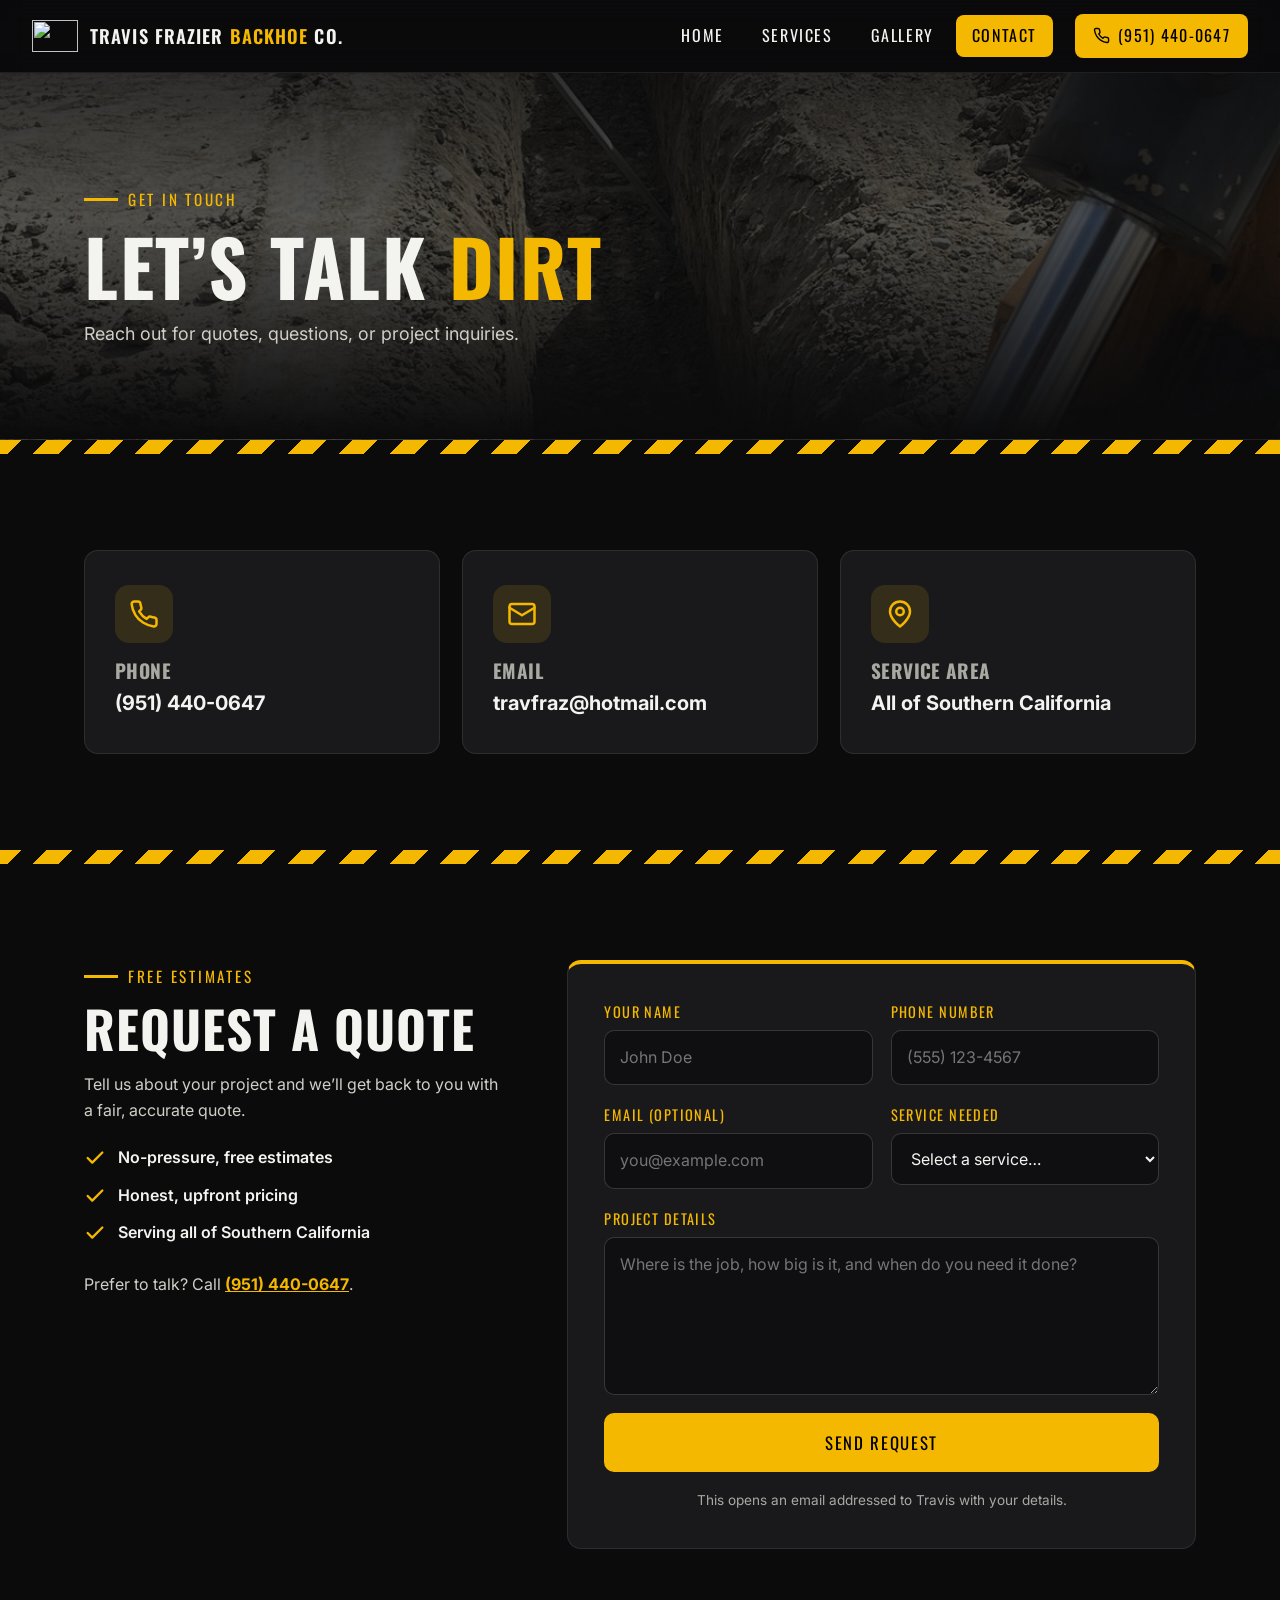
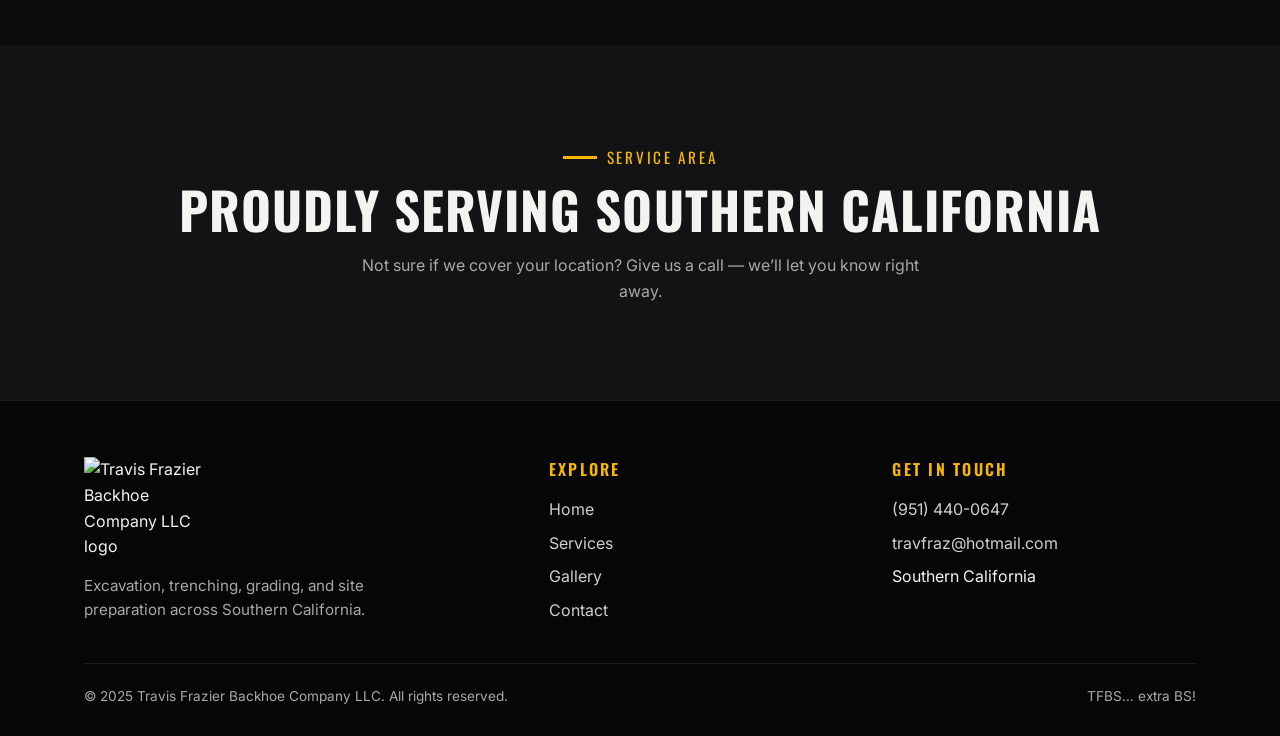
==== contact.html @ 4cb2326c "Redesign site: modern hero, services, process, gallery, owner sections - New black and safety-yellow" ====
<!DOCTYPE html>
<html lang="en">
<head>
    <meta charset="UTF-8">
    <meta name="viewport" content="width=device-width, initial-scale=1.0">
    <title>Contact Us | Travis Frazier Backhoe Company LLC</title>
    <meta name="description" content="Contact Travis Frazier Backhoe Company LLC for excavation, trenching, grading, and site preparation in Southern California.">
    <meta name="theme-color" content="#0b0b0c">
    <meta property="og:title" content="Contact Us | Travis Frazier Backhoe Company LLC">
    <meta property="og:description" content="Contact Travis Frazier Backhoe Company LLC for excavation, trenching, grading, and site preparation in Southern California.">
    <meta property="og:image" content="assets/img/backhoe-owner.jpg">
    <link rel="preconnect" href="https://fonts.googleapis.com">
    <link rel="preconnect" href="https://fonts.gstatic.com" crossorigin>
    <link href="https://fonts.googleapis.com/css2?family=Inter:wght@400;500;600;700&family=Oswald:wght@500;600;700&display=swap" rel="stylesheet">
    <link rel="stylesheet" href="assets/css/styles.css">
    <link rel="icon" type="image/png" href="assets/img/logo-transparent.png">
</head>
<body>
<svg width="0" height="0" style="position:absolute" aria-hidden="true"><defs>
<symbol id="i-phone" viewBox="0 0 24 24" fill="none" stroke="currentColor" stroke-width="2" stroke-linecap="round" stroke-linejoin="round"><path d="M22 16.92v3a2 2 0 0 1-2.18 2 19.79 19.79 0 0 1-8.63-3.07 19.5 19.5 0 0 1-6-6 19.79 19.79 0 0 1-3.07-8.67A2 2 0 0 1 4.11 2h3a2 2 0 0 1 2 1.72c.127.96.361 1.903.7 2.81a2 2 0 0 1-.45 2.11L8.09 9.91a16 16 0 0 0 6 6l1.27-1.27a2 2 0 0 1 2.11-.45c.907.339 1.85.573 2.81.7A2 2 0 0 1 22 16.92z"/></symbol>
<symbol id="i-mail" viewBox="0 0 24 24" fill="none" stroke="currentColor" stroke-width="2" stroke-linecap="round" stroke-linejoin="round"><rect x="2" y="4" width="20" height="16" rx="2"/><path d="m22 7-10 6L2 7"/></symbol>
<symbol id="i-pin" viewBox="0 0 24 24" fill="none" stroke="currentColor" stroke-width="2" stroke-linecap="round" stroke-linejoin="round"><path d="M20 10c0 6-8 12-8 12S4 16 4 10a8 8 0 0 1 16 0Z"/><circle cx="12" cy="10" r="3"/></symbol>
<symbol id="i-check" viewBox="0 0 24 24" fill="none" stroke="currentColor" stroke-width="2.5" stroke-linecap="round" stroke-linejoin="round"><path d="M20 6 9 17l-5-5"/></symbol>
<symbol id="i-shovel" viewBox="0 0 24 24" fill="none" stroke="currentColor" stroke-width="2" stroke-linecap="round" stroke-linejoin="round"><path d="M2 22v-5l5-5 5 5-5 5z"/><path d="M9.5 14.5 16 8"/><path d="m17 2 5 5-.5.5a3.53 3.53 0 0 1-5 0 3.53 3.53 0 0 1 0-5z"/></symbol>
<symbol id="i-ruler" viewBox="0 0 24 24" fill="none" stroke="currentColor" stroke-width="2" stroke-linecap="round" stroke-linejoin="round"><path d="M21.3 15.3a2.4 2.4 0 0 1 0 3.4l-2.6 2.6a2.4 2.4 0 0 1-3.4 0L2.7 8.7a2.4 2.4 0 0 1 0-3.4l2.6-2.6a2.4 2.4 0 0 1 3.4 0z"/><path d="m14.5 12.5 2-2M11.5 9.5l2-2M8.5 6.5l2-2M17.5 15.5l2-2"/></symbol>
<symbol id="i-layers" viewBox="0 0 24 24" fill="none" stroke="currentColor" stroke-width="2" stroke-linecap="round" stroke-linejoin="round"><path d="m12 2 10 5-10 5L2 7z"/><path d="m2 12 10 5 10-5"/><path d="m2 17 10 5 10-5"/></symbol>
<symbol id="i-cone" viewBox="0 0 24 24" fill="none" stroke="currentColor" stroke-width="2" stroke-linecap="round" stroke-linejoin="round"><rect x="2" y="6" width="20" height="8" rx="1"/><path d="M17 14v7M7 14v7M17 3v3M7 3v3M10 14 2.3 6.3M14 6l7.7 7.7M8 6l8 8"/></symbol>
<symbol id="i-hammer" viewBox="0 0 24 24" fill="none" stroke="currentColor" stroke-width="2" stroke-linecap="round" stroke-linejoin="round"><path d="m15 12-8.5 8.5a2.12 2.12 0 0 1-3-3L12 9"/><path d="M17.64 15 22 10.64"/><path d="m20.91 11.7-1.25-1.25c-.6-.6-.93-1.4-.93-2.25v-.86L16.01 4.6a5.56 5.56 0 0 0-3.94-1.64H9l.92.82A6.18 6.18 0 0 1 12 8.4v1.56l2 2h2.47l2.26 1.91"/></symbol>
<symbol id="i-truck" viewBox="0 0 24 24" fill="none" stroke="currentColor" stroke-width="2" stroke-linecap="round" stroke-linejoin="round"><path d="M14 18V6a2 2 0 0 0-2-2H4a2 2 0 0 0-2 2v11a1 1 0 0 0 1 1h2"/><path d="M15 18H9"/><path d="M19 18h2a1 1 0 0 0 1-1v-3.65a1 1 0 0 0-.22-.624l-3.48-4.35A1 1 0 0 0 17.52 8H14"/><circle cx="17" cy="18" r="2"/><circle cx="7" cy="18" r="2"/></symbol>
</defs></svg>
<header>
    <nav class="navbar" aria-label="Main">
        <a class="nav-left" href="index.html">
            <img src="assets/img/logo-transparent.png" class="nav-logo" alt="">
            <span class="nav-title">Travis Frazier <span>Backhoe</span> Co.</span>
        </a>
        <div class="nav-right">
            <ul class="nav-links">
                <li><a href="index.html">Home</a></li>
                <li><a href="services.html">Services</a></li>
                <li><a href="gallery.html">Gallery</a></li>
                <li><a class="active" href="contact.html">Contact</a></li>
            </ul>
            <a class="nav-call" href="tel:9514400647"><svg aria-hidden="true"><use href="#i-phone"/></svg> (951) 440-0647</a>
            <button class="hamburger" aria-label="Toggle menu" aria-expanded="false"><span></span><span></span><span></span></button>
        </div>
    </nav>
</header>
<section class="page-hero" style="--hero-img:url('../img/home2.jpg')">
    <div class="container">
        <div class="eyebrow">Get in touch</div>
        <h1>Let&rsquo;s talk <em>dirt</em></h1>
        <p>Reach out for quotes, questions, or project inquiries.</p>
    </div>
</section>
<div class="hazard"></div>

<section>
    <div class="container">
        <div class="contact-grid">
            <div class="contact-card reveal">
                <div class="service-icon"><svg aria-hidden="true"><use href="#i-phone"/></svg></div>
                <h3>Phone</h3>
                <a href="tel:9514400647">(951) 440-0647</a>
            </div>
            <div class="contact-card reveal" data-delay="1">
                <div class="service-icon"><svg aria-hidden="true"><use href="#i-mail"/></svg></div>
                <h3>Email</h3>
                <a href="mailto:travfraz@hotmail.com">travfraz@hotmail.com</a>
            </div>
            <div class="contact-card reveal" data-delay="2">
                <div class="service-icon"><svg aria-hidden="true"><use href="#i-pin"/></svg></div>
                <h3>Service area</h3>
                <p>All of Southern California</p>
            </div>
        </div>
    </div>
</section>
<div class="hazard"></div>

<section id="quote-form">
    <div class="container quote-wrap">
        <div class="quote-side reveal">
            <div class="eyebrow">Free estimates</div>
            <h2 class="section-title">Request a quote</h2>
            <p>Tell us about your project and we&rsquo;ll get back to you with a fair, accurate quote.</p>
            <ul>
                <li><svg aria-hidden="true"><use href="#i-check"/></svg> No-pressure, free estimates</li>
                <li><svg aria-hidden="true"><use href="#i-check"/></svg> Honest, upfront pricing</li>
                <li><svg aria-hidden="true"><use href="#i-check"/></svg> Serving all of Southern California</li>
            </ul>
            <p style="margin-top:26px">Prefer to talk? Call <a href="tel:9514400647" style="color:var(--yellow);font-weight:700">(951) 440-0647</a>.</p>
        </div>

        <form class="quote-form reveal" data-delay="1">
            <div class="form-row">
                <div class="form-group">
                    <label for="f-name">Your name</label>
                    <input id="f-name" name="name" type="text" placeholder="John Doe" autocomplete="name" required>
                </div>
                <div class="form-group">
                    <label for="f-phone">Phone number</label>
                    <input id="f-phone" name="phone" type="tel" placeholder="(555) 123-4567" autocomplete="tel" required>
                </div>
            </div>
            <div class="form-row">
                <div class="form-group">
                    <label for="f-email">Email (optional)</label>
                    <input id="f-email" name="email" type="email" placeholder="you@example.com" autocomplete="email">
                </div>
                <div class="form-group">
                    <label for="f-service">Service needed</label>
                    <select id="f-service" name="service" required>
                        <option value="">Select a service&hellip;</option>
                        <option>Excavation</option>
                        <option>Trenching</option>
                        <option>Grading</option>
                        <option>Site Preparation</option>
                        <option>Concrete Removal</option>
                        <option>Hauling</option>
                    </select>
                </div>
            </div>
            <div class="form-group">
                <label for="f-details">Project details</label>
                <textarea id="f-details" name="details" rows="5" placeholder="Where is the job, how big is it, and when do you need it done?"></textarea>
            </div>
            <button type="submit" class="btn btn-primary">Send request</button>
            <p class="form-success" role="status">Opening your email app with your request filled in &mdash; just hit send. Or call (951) 440-0647.</p>
            <p class="form-note">This opens an email addressed to Travis with your details.</p>
        </form>
    </div>
</section>


<section class="area">
    <div class="container reveal">
        <div class="eyebrow">Service area</div>
        <h2 class="section-title">Proudly serving Southern California</h2>
        <p class="area-note">Not sure if we cover your location? Give us a call &mdash; we&rsquo;ll let you know right away.</p>
    </div>
</section>

<footer>
    <div class="container">
        <div class="footer-grid">
            <div class="footer-brand">
                <img src="assets/img/logo-transparent.png" alt="Travis Frazier Backhoe Company LLC logo">
                <p>Excavation, trenching, grading, and site preparation across Southern California.</p>
            </div>
            <div>
                <h4>Explore</h4>
                <ul>
                    <li><a href="index.html">Home</a></li>
                    <li><a href="services.html">Services</a></li>
                    <li><a href="gallery.html">Gallery</a></li>
                    <li><a href="contact.html">Contact</a></li>
                </ul>
            </div>
            <div>
                <h4>Get in touch</h4>
                <ul>
                    <li><a href="tel:9514400647">(951) 440-0647</a></li>
                    <li><a href="mailto:travfraz@hotmail.com">travfraz@hotmail.com</a></li>
                    <li>Southern California</li>
                </ul>
            </div>
        </div>
        <div class="footer-bottom">
            <span>&copy; 2025 Travis Frazier Backhoe Company LLC. All rights reserved.</span>
            <span>TFBS&hellip; extra BS!</span>
        </div>
    </div>
</footer>

<div class="call-bar">
    <a href="tel:9514400647"><svg aria-hidden="true"><use href="#i-phone"/></svg> Call</a>
    <a href="contact.html#quote-form">Free Quote</a>
</div>

<script src="assets/js/main.js"></script>
</body>
</html>
---- assets/css/styles.css ----
/* =========================================================
   Travis Frazier Backhoe Company LLC
   Black + safety yellow. Oswald for headings, Inter for text.
   ========================================================= */

:root {
    --yellow: #f5b800;
    --yellow-soft: #ffd24a;
    --black: #0b0b0c;
    --ink: #131315;
    --panel: #19191c;
    --line: rgba(255, 255, 255, 0.09);
    --text: #f3f3f0;
    --muted: #a9a9a2;
    --radius: 14px;
    --display: 'Oswald', 'Arial Narrow', Impact, sans-serif;
    --body: 'Inter', system-ui, -apple-system, 'Segoe UI', Arial, sans-serif;
}

*, *::before, *::after { margin: 0; padding: 0; box-sizing: border-box; }

html { scroll-behavior: smooth; scroll-padding-top: 80px; }

body {
    font-family: var(--body);
    background: var(--black);
    color: var(--text);
    line-height: 1.6;
    -webkit-font-smoothing: antialiased;
}

img { max-width: 100%; display: block; }
a { color: inherit; }

.container { max-width: 1160px; margin: 0 auto; padding: 0 24px; }

/* ---------- Typography ---------- */
h1, h2, h3 {
    font-family: var(--display);
    text-transform: uppercase;
    letter-spacing: 0.02em;
    line-height: 1.05;
    font-weight: 700;
}

.eyebrow {
    display: inline-flex;
    align-items: center;
    gap: 10px;
    font-family: var(--display);
    font-size: 0.95rem;
    letter-spacing: 0.18em;
    text-transform: uppercase;
    color: var(--yellow);
    margin-bottom: 14px;
}
.eyebrow::before {
    content: "";
    width: 34px;
    height: 3px;
    background: var(--yellow);
}

.section-title { font-size: clamp(2rem, 4.5vw, 3.2rem); margin-bottom: 16px; }
.section-lead { color: var(--muted); max-width: 620px; font-size: 1.08rem; }
.section-head { margin-bottom: 48px; }
.section-head.center { text-align: center; }
.section-head.center .section-lead { margin: 0 auto; }
.section-head.center .eyebrow { justify-content: center; }

section { padding: 96px 0; }

/* ---------- Buttons ---------- */
.btn {
    display: inline-flex;
    align-items: center;
    justify-content: center;
    gap: 10px;
    padding: 15px 30px;
    font-family: var(--display);
    font-size: 1.05rem;
    letter-spacing: 0.1em;
    text-transform: uppercase;
    text-decoration: none;
    border: 2px solid var(--yellow);
    border-radius: 10px;
    cursor: pointer;
    transition: transform 0.2s ease, background 0.2s ease, color 0.2s ease, box-shadow 0.2s ease;
}
.btn-primary { background: var(--yellow); color: #000; }
.btn-primary:hover { background: var(--yellow-soft); transform: translateY(-2px); box-shadow: 0 10px 28px rgba(245, 184, 0, 0.3); }
.btn-ghost { background: transparent; color: var(--text); border-color: rgba(255, 255, 255, 0.35); }
.btn-ghost:hover { border-color: var(--yellow); color: var(--yellow); transform: translateY(-2px); }
.btn svg { width: 20px; height: 20px; }

/* ---------- Hazard stripe ---------- */
.hazard {
    height: 14px;
    background: repeating-linear-gradient(-45deg, var(--yellow) 0 18px, #0b0b0c 18px 36px);
}

/* ---------- Navbar ---------- */
.navbar {
    position: sticky;
    top: 0;
    z-index: 1000;
    display: flex;
    align-items: center;
    justify-content: space-between;
    padding: 14px 32px;
    background: rgba(11, 11, 12, 0.72);
    backdrop-filter: blur(14px);
    -webkit-backdrop-filter: blur(14px);
    border-bottom: 1px solid var(--line);
    transition: background 0.3s ease, padding 0.3s ease;
}
.navbar.scrolled { background: rgba(11, 11, 12, 0.94); padding-top: 10px; padding-bottom: 10px; }

.nav-left { display: flex; align-items: center; gap: 12px; text-decoration: none; }
.nav-logo { width: 46px; height: 32px; object-fit: contain; }
.nav-title {
    font-family: var(--display);
    font-size: 1.15rem;
    font-weight: 600;
    letter-spacing: 0.06em;
    text-transform: uppercase;
}
.nav-title span { color: var(--yellow); }

.nav-right { display: flex; align-items: center; gap: 22px; }
.nav-links { display: flex; gap: 6px; list-style: none; }
.nav-links a {
    display: block;
    padding: 8px 16px;
    font-family: var(--display);
    font-size: 1rem;
    letter-spacing: 0.1em;
    text-transform: uppercase;
    text-decoration: none;
    color: var(--text);
    border-radius: 8px;
    transition: color 0.2s ease, background 0.2s ease;
}
.nav-links a:hover { color: var(--yellow); }
.nav-links a.active { color: #000; background: var(--yellow); }

.nav-call {
    display: inline-flex;
    align-items: center;
    gap: 8px;
    padding: 9px 18px;
    background: var(--yellow);
    color: #000;
    font-family: var(--display);
    letter-spacing: 0.08em;
    text-decoration: none;
    border-radius: 8px;
    transition: background 0.2s ease;
}
.nav-call:hover { background: var(--yellow-soft); }
.nav-call svg { width: 17px; height: 17px; }

.hamburger {
    display: none;
    flex-direction: column;
    gap: 5px;
    padding: 8px;
    background: none;
    border: 0;
    cursor: pointer;
}
.hamburger span { width: 26px; height: 3px; background: var(--yellow); border-radius: 2px; transition: transform 0.3s ease, opacity 0.3s ease; }
.hamburger.open span:nth-child(1) { transform: translateY(8px) rotate(45deg); }
.hamburger.open span:nth-child(2) { opacity: 0; }
.hamburger.open span:nth-child(3) { transform: translateY(-8px) rotate(-45deg); }

@media (max-width: 900px) {
    .navbar { padding: 12px 18px; }
    .nav-call { display: none; }
    .hamburger { display: flex; }
    .nav-links {
        position: absolute;
        top: 100%;
        left: 0;
        right: 0;
        flex-direction: column;
        gap: 0;
        padding: 10px 18px 22px;
        background: rgba(11, 11, 12, 0.98);
        border-bottom: 1px solid var(--line);
        display: none;
    }
    .nav-links.open { display: flex; }
    .nav-links a { padding: 14px 8px; font-size: 1.2rem; border-radius: 0; border-bottom: 1px solid var(--line); background: none; }
    .nav-links a.active { background: none; color: var(--yellow); }
}
@media (max-width: 480px) { .nav-title { font-size: 0.95rem; } }

/* ---------- Hero (home) ---------- */
.hero {
    position: relative;
    min-height: calc(100vh - 62px);
    min-height: calc(100svh - 62px);
    display: flex;
    align-items: center;
    padding: 80px 0;
    background:
        linear-gradient(90deg, rgba(11, 11, 12, 0.92) 0%, rgba(11, 11, 12, 0.62) 55%, rgba(11, 11, 12, 0.25) 100%),
        linear-gradient(0deg, rgba(11, 11, 12, 0.95) 0%, rgba(11, 11, 12, 0) 35%),
        url('../img/backhoe-owner.jpg') center right / cover no-repeat;
}
.hero-content { max-width: 900px; }
.hero h1 { font-size: clamp(3rem, 8vw, 6.2rem); margin-bottom: 22px; }
.hero h1 em { font-style: normal; color: var(--yellow); }
.hero p.lead { font-size: clamp(1.05rem, 2vw, 1.3rem); color: #d6d6d0; max-width: 560px; margin-bottom: 36px; }
.hero-actions { display: flex; flex-wrap: wrap; gap: 14px; }
.hero-tag {
    margin-top: 44px;
    font-family: var(--display);
    letter-spacing: 0.14em;
    text-transform: uppercase;
    font-size: 0.9rem;
    color: var(--muted);
}
.hero-tag b { color: var(--yellow); font-weight: 600; }

/* ---------- Page hero (inner pages) ---------- */
.page-hero {
    position: relative;
    padding: 110px 0 90px;
    background:
        linear-gradient(0deg, rgba(11, 11, 12, 1) 0%, rgba(11, 11, 12, 0.7) 60%, rgba(11, 11, 12, 0.85) 100%),
        var(--hero-img, none) center / cover no-repeat;
    border-bottom: 1px solid var(--line);
}
.page-hero h1 { font-size: clamp(2.6rem, 6.5vw, 4.8rem); margin-bottom: 14px; }
.page-hero h1 em { font-style: normal; color: var(--yellow); }
.page-hero p { color: #cfcfc8; max-width: 600px; font-size: 1.12rem; }

/* ---------- Stats strip ---------- */
.stats { padding: 0; background: var(--yellow); color: #000; }
.stats-grid { display: grid; grid-template-columns: repeat(4, 1fr); }
.stat { padding: 30px 20px; text-align: center; border-right: 2px solid rgba(0, 0, 0, 0.14); }
.stat:last-child { border-right: 0; }
.stat strong { display: block; font-family: var(--display); font-size: clamp(1.7rem, 3.6vw, 2.5rem); line-height: 1; text-transform: uppercase; }
.stat span { font-size: 0.9rem; font-weight: 600; letter-spacing: 0.04em; }
@media (max-width: 700px) {
    .stats-grid { grid-template-columns: repeat(2, 1fr); }
    .stat:nth-child(2) { border-right: 0; }
    .stat:nth-child(-n+2) { border-bottom: 2px solid rgba(0, 0, 0, 0.14); }
}

/* ---------- Services ---------- */
.services { background: var(--ink); }
.service-grid { display: grid; grid-template-columns: repeat(3, 1fr); gap: 22px; }
.service-card {
    position: relative;
    overflow: hidden;
    padding: 34px 30px 32px;
    background: var(--panel);
    border: 1px solid var(--line);
    border-radius: var(--radius);
    transition: transform 0.3s ease, border-color 0.3s ease, background 0.3s ease;
}
.service-card::after {
    content: "";
    position: absolute;
    left: 0; bottom: 0;
    height: 4px; width: 0;
    background: var(--yellow);
    transition: width 0.4s ease;
}
.service-card:hover { transform: translateY(-6px); border-color: rgba(245, 184, 0, 0.5); background: #1e1e22; }
.service-card:hover::after { width: 100%; }
.service-num {
    position: absolute;
    top: 18px; right: 24px;
    font-family: var(--display);
    font-size: 3.2rem;
    line-height: 1;
    color: rgba(255, 255, 255, 0.05);
}
.service-icon {
    width: 58px; height: 58px;
    display: grid; place-items: center;
    margin-bottom: 22px;
    border-radius: 14px;
    background: rgba(245, 184, 0, 0.12);
    color: var(--yellow);
}
.service-icon svg { width: 30px; height: 30px; }
.service-card h3 { font-size: 1.55rem; margin-bottom: 10px; }
.service-card p { color: var(--muted); font-size: 0.98rem; }
.services-cta { margin-top: 44px; text-align: center; }

@media (max-width: 980px) { .service-grid { grid-template-columns: repeat(2, 1fr); } }
@media (max-width: 620px) { .service-grid { grid-template-columns: 1fr; } }

/* ---------- Process ---------- */
.steps { display: grid; grid-template-columns: repeat(3, 1fr); gap: 30px; counter-reset: step; }
.step { position: relative; padding-top: 74px; }
.step::before {
    counter-increment: step;
    content: "0" counter(step);
    position: absolute;
    top: 0; left: 0;
    font-family: var(--display);
    font-size: 4.4rem;
    line-height: 1;
    color: transparent;
    -webkit-text-stroke: 2px var(--yellow);
}
.step h3 { font-size: 1.5rem; margin-bottom: 8px; }
.step p { color: var(--muted); }
@media (max-width: 760px) { .steps { grid-template-columns: 1fr; gap: 36px; } }

/* ---------- Gallery ---------- */
.work { background: var(--ink); }
.mosaic { display: grid; grid-template-columns: 1.4fr 1fr 1fr; gap: 16px; }
.shot {
    position: relative;
    overflow: hidden;
    border-radius: var(--radius);
    border: 1px solid var(--line);
    cursor: zoom-in;
    min-height: 340px;
    background: var(--panel);
}
.shot img { width: 100%; height: 100%; object-fit: cover; transition: transform 0.6s ease; }
.shot:hover img { transform: scale(1.06); }
.shot figcaption {
    position: absolute;
    left: 0; right: 0; bottom: 0;
    padding: 46px 20px 18px;
    background: linear-gradient(0deg, rgba(0, 0, 0, 0.88), transparent);
    font-family: var(--display);
    letter-spacing: 0.08em;
    text-transform: uppercase;
}
.shot figcaption small { display: block; font-family: var(--body); text-transform: none; letter-spacing: 0; color: var(--muted); font-size: 0.85rem; }
.mosaic .shot:first-child { grid-row: span 1; }
@media (max-width: 860px) { .mosaic { grid-template-columns: 1fr 1fr; } .mosaic .shot:first-child { grid-column: span 2; } }
@media (max-width: 520px) { .mosaic { grid-template-columns: 1fr; } .mosaic .shot:first-child { grid-column: auto; } .shot { min-height: 280px; } }

/* Full gallery page */
.gallery-wall { columns: 3 320px; column-gap: 16px; }
.gallery-wall .shot { display: block; margin: 0 0 16px; break-inside: avoid; min-height: 0; }
.gallery-wall .shot img { height: auto; }

/* ---------- Owner ---------- */
.owner-grid { display: grid; grid-template-columns: 0.9fr 1.1fr; gap: 70px; align-items: center; }
.owner-photo { position: relative; max-width: 440px; }
.owner-photo::before {
    content: "";
    position: absolute;
    inset: 22px -22px -22px 22px;
    border: 3px solid var(--yellow);
    border-radius: var(--radius);
}
.owner-photo img { position: relative; width: 100%; aspect-ratio: 4 / 5; object-fit: cover; object-position: center 70%; border-radius: var(--radius); }
.owner-info p { color: #cfcfc8; margin-bottom: 16px; }
.owner-sig { margin-top: 24px; font-family: var(--display); font-size: 1.5rem; letter-spacing: 0.06em; text-transform: uppercase; }
.owner-sig small { display: block; font-size: 0.85rem; color: var(--yellow); letter-spacing: 0.16em; }
@media (max-width: 860px) {
    .owner-grid { grid-template-columns: 1fr; gap: 56px; }
    .owner-photo { margin: 0 auto 0 0; width: calc(100% - 22px); }
}

/* ---------- Why us ---------- */
.why-grid { display: grid; grid-template-columns: repeat(3, 1fr); gap: 18px; }
.why-item {
    display: flex;
    align-items: center;
    gap: 14px;
    padding: 20px 22px;
    background: var(--panel);
    border: 1px solid var(--line);
    border-radius: 12px;
    font-weight: 600;
}
.why-item svg { flex: none; width: 26px; height: 26px; color: var(--yellow); }
@media (max-width: 900px) { .why-grid { grid-template-columns: repeat(2, 1fr); } }
@media (max-width: 560px) { .why-grid { grid-template-columns: 1fr; } }

/* ---------- Final CTA ---------- */
.final-cta {
    position: relative;
    text-align: center;
    background:
        linear-gradient(0deg, rgba(11, 11, 12, 0.88), rgba(11, 11, 12, 0.88)),
        url('../img/home3.jpg') center / cover no-repeat;
}
.final-cta h2 { font-size: clamp(2.2rem, 6vw, 4.2rem); margin-bottom: 14px; }
.final-cta h2 em { font-style: normal; color: var(--yellow); }
.final-cta p { color: #cfcfc8; margin: 0 auto 34px; max-width: 520px; font-size: 1.1rem; }
.final-cta .hero-actions { justify-content: center; }

/* ---------- Contact ---------- */
.contact-grid { display: grid; grid-template-columns: repeat(3, 1fr); gap: 22px; }
.contact-card {
    padding: 34px 30px;
    background: var(--panel);
    border: 1px solid var(--line);
    border-radius: var(--radius);
    transition: border-color 0.3s ease, transform 0.3s ease;
}
.contact-card:hover { border-color: rgba(245, 184, 0, 0.5); transform: translateY(-4px); }
.contact-card .service-icon { margin-bottom: 18px; }
.contact-card h3 { font-size: 1.2rem; color: var(--muted); margin-bottom: 6px; }
.contact-card p, .contact-card a { font-size: 1.25rem; font-weight: 700; text-decoration: none; overflow-wrap: anywhere; }
.contact-card a:hover { color: var(--yellow); }
@media (max-width: 860px) { .contact-grid { grid-template-columns: 1fr; } }

.area { background: var(--ink); text-align: center; }
.area-note { color: var(--muted); max-width: 560px; margin: 0 auto; }

/* ---------- Quote form ---------- */
.quote-wrap { display: grid; grid-template-columns: 0.8fr 1.2fr; gap: 64px; align-items: start; }
.quote-side p { color: #cfcfc8; margin-bottom: 14px; }
.quote-side ul { list-style: none; margin-top: 22px; display: grid; gap: 12px; }
.quote-side li { display: flex; gap: 12px; align-items: center; font-weight: 600; }
.quote-side li svg { width: 22px; height: 22px; color: var(--yellow); flex: none; }

.quote-form {
    display: grid;
    gap: 18px;
    padding: 36px;
    background: var(--panel);
    border: 1px solid var(--line);
    border-top: 4px solid var(--yellow);
    border-radius: var(--radius);
}
.form-row { display: grid; grid-template-columns: 1fr 1fr; gap: 18px; }
.form-group { display: flex; flex-direction: column; gap: 7px; }
.form-group label { font-family: var(--display); letter-spacing: 0.1em; text-transform: uppercase; font-size: 0.9rem; color: var(--yellow); }
.form-group input, .form-group select, .form-group textarea {
    width: 100%;
    padding: 14px 15px;
    font: inherit;
    color: var(--text);
    background: #0f0f11;
    border: 1px solid rgba(255, 255, 255, 0.16);
    border-radius: 10px;
    transition: border-color 0.2s ease, box-shadow 0.2s ease;
}
.form-group textarea { resize: vertical; }
.form-group input:focus, .form-group select:focus, .form-group textarea:focus {
    outline: none;
    border-color: var(--yellow);
    box-shadow: 0 0 0 3px rgba(245, 184, 0, 0.2);
}
.form-note { font-size: 0.85rem; color: var(--muted); text-align: center; }
.form-success {
    display: none;
    padding: 14px 16px;
    border-radius: 10px;
    background: rgba(245, 184, 0, 0.12);
    border: 1px solid rgba(245, 184, 0, 0.5);
    color: var(--yellow-soft);
    font-weight: 600;
    text-align: center;
}
@media (max-width: 900px) { .quote-wrap { grid-template-columns: 1fr; gap: 36px; } }
@media (max-width: 560px) { .form-row { grid-template-columns: 1fr; } .quote-form { padding: 24px 20px; } }

/* ---------- Footer ---------- */
footer { background: #060607; border-top: 1px solid var(--line); padding: 56px 0 28px; }
.footer-grid { display: grid; grid-template-columns: 1.4fr 1fr 1fr; gap: 40px; margin-bottom: 40px; }
.footer-brand img { width: 120px; margin-bottom: 14px; }
.footer-brand p { color: var(--muted); max-width: 320px; font-size: 0.95rem; }
footer h4 { font-family: var(--display); letter-spacing: 0.14em; text-transform: uppercase; color: var(--yellow); margin-bottom: 14px; font-weight: 600; }
footer ul { list-style: none; display: grid; gap: 8px; }
footer a { color: #cfcfc8; text-decoration: none; }
footer a:hover { color: var(--yellow); }
.footer-bottom { padding-top: 22px; border-top: 1px solid var(--line); color: var(--muted); font-size: 0.85rem; display: flex; justify-content: space-between; flex-wrap: wrap; gap: 8px; }
@media (max-width: 720px) { .footer-grid { grid-template-columns: 1fr; gap: 30px; } }

/* ---------- Mobile call bar ---------- */
.call-bar { display: none; }
@media (max-width: 900px) {
    body { padding-bottom: 64px; }
    .call-bar {
        position: fixed;
        left: 0; right: 0; bottom: 0;
        z-index: 900;
        display: flex;
        gap: 1px;
        background: #000;
        border-top: 1px solid var(--line);
    }
    .call-bar a {
        flex: 1;
        display: flex;
        align-items: center;
        justify-content: center;
        gap: 8px;
        padding: 17px 8px;
        font-family: var(--display);
        letter-spacing: 0.1em;
        text-transform: uppercase;
        text-decoration: none;
        background: var(--yellow);
        color: #000;
    }
    .call-bar a + a { background: #1a1a1d; color: var(--text); }
    .call-bar svg { width: 18px; height: 18px; }
}

/* ---------- Lightbox ---------- */
.lightbox {
    position: fixed;
    inset: 0;
    z-index: 9999;
    display: none;
    align-items: center;
    justify-content: center;
    padding: 24px;
    background: rgba(0, 0, 0, 0.93);
}
.lightbox.open { display: flex; }
.lightbox-content { max-width: min(92vw, 1100px); max-height: 88vh; object-fit: contain; border-radius: 10px; border: 2px solid var(--yellow); }
.lightbox-close {
    position: absolute;
    top: 14px; right: 22px;
    background: none; border: 0;
    color: var(--yellow);
    font-size: 3rem;
    line-height: 1;
    cursor: pointer;
}
.lightbox-close:hover { color: #fff; }

/* ---------- Scroll reveal ---------- */
.reveal { opacity: 0; transform: translateY(28px); transition: opacity 0.8s ease, transform 0.8s ease; }
.reveal.in { opacity: 1; transform: none; }
.reveal[data-delay="1"] { transition-delay: 0.1s; }
.reveal[data-delay="2"] { transition-delay: 0.2s; }
.reveal[data-delay="3"] { transition-delay: 0.3s; }

@media (prefers-reduced-motion: reduce) {
    html { scroll-behavior: auto; }
    .reveal { opacity: 1; transform: none; transition: none; }
    * { animation: none !important; }
}

@media (max-width: 700px) { section { padding: 68px 0; } }
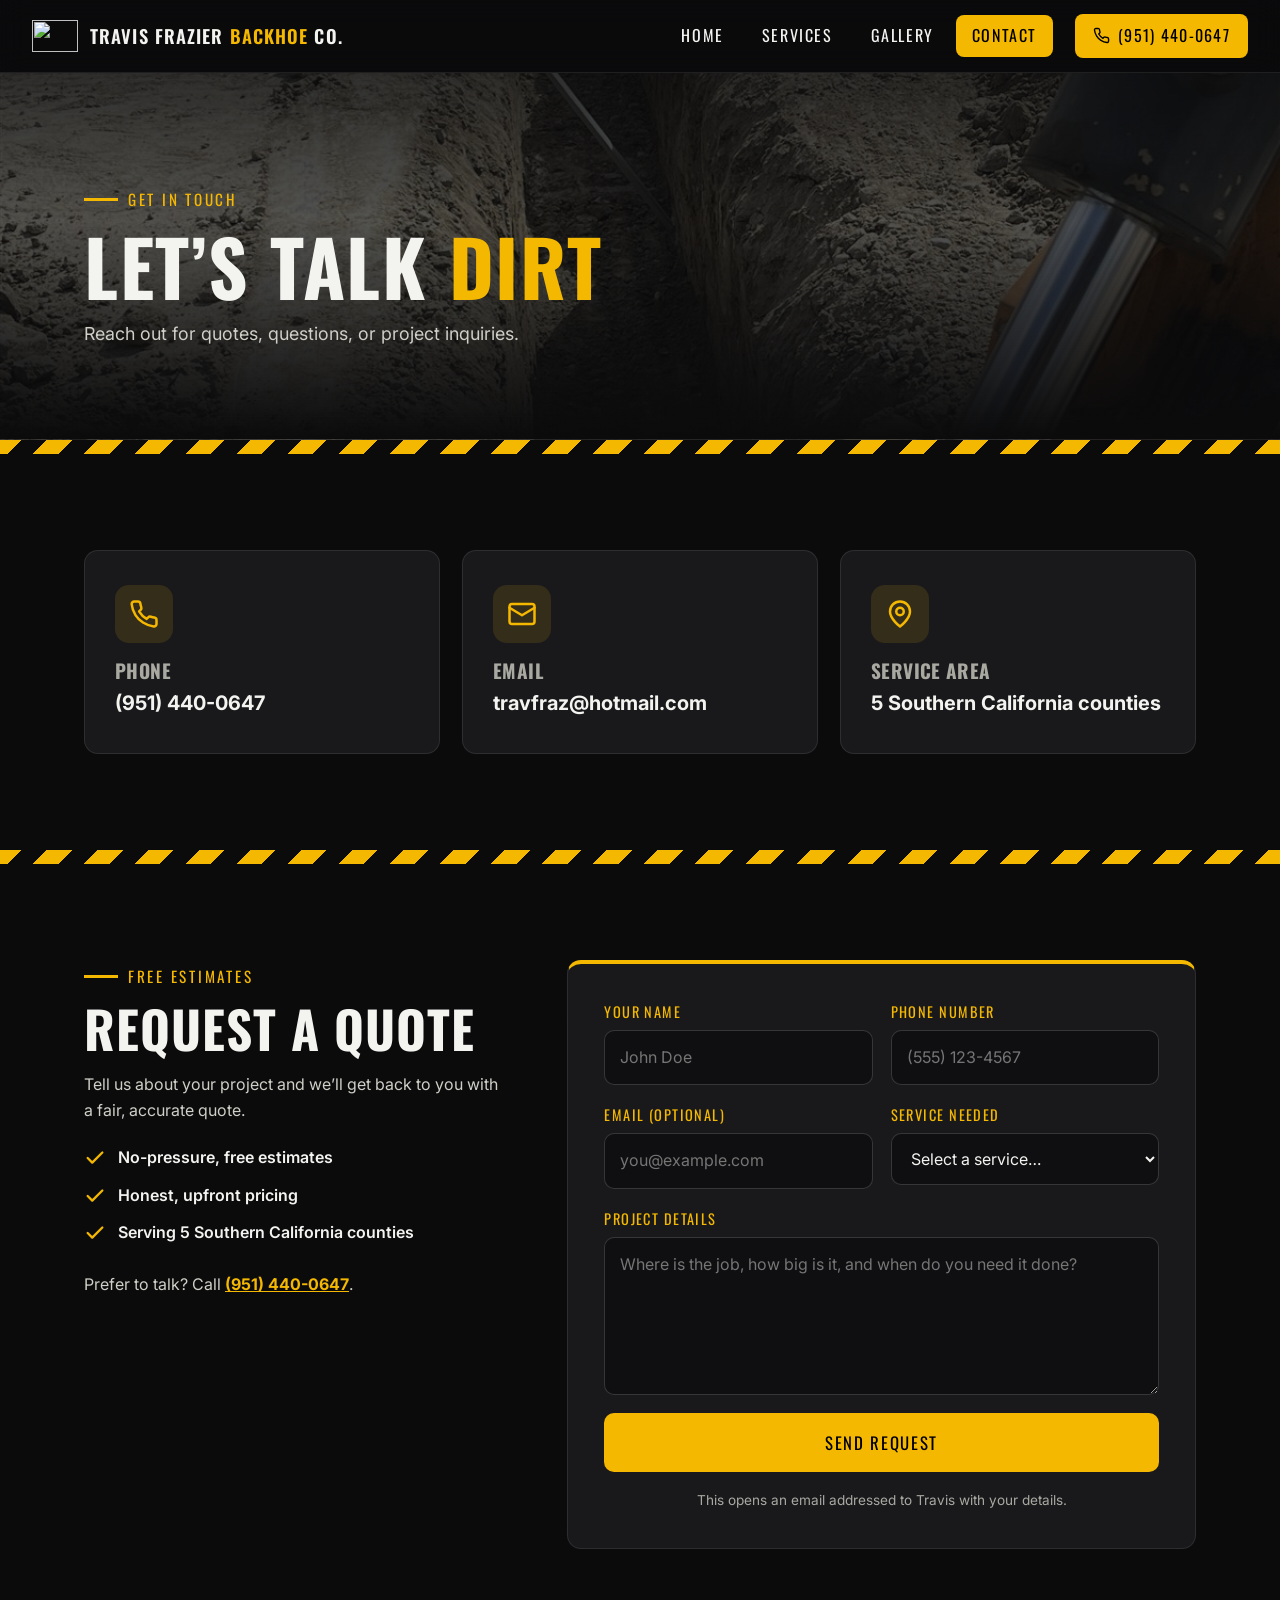
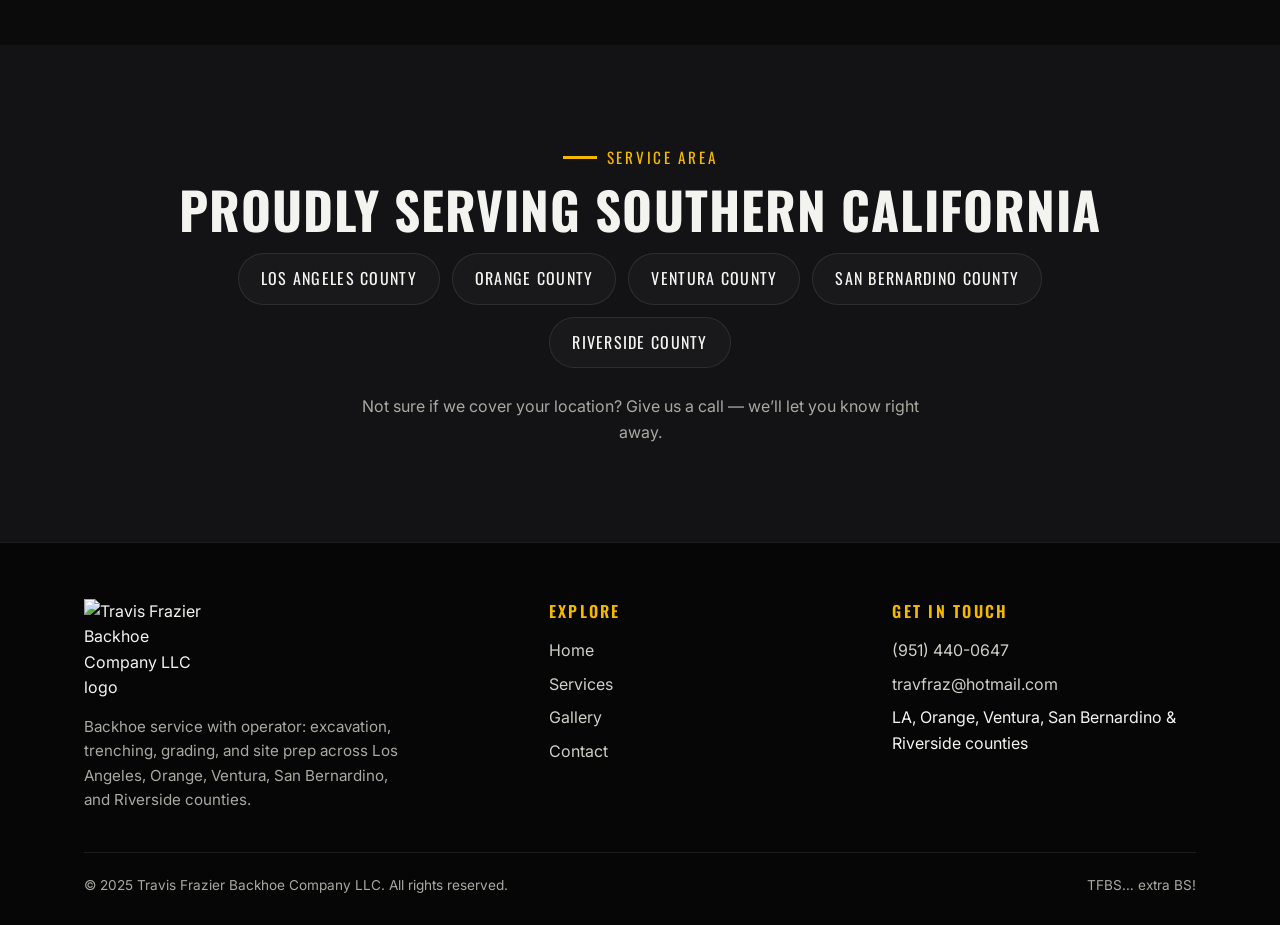
==== commit 8a8cea55: "Add real business details: service area, equipment, trades, experience - Five counties served (LA, O" ====
--- a/contact.html
+++ b/contact.html
@@ -4,10 +4,10 @@
     <meta charset="UTF-8">
     <meta name="viewport" content="width=device-width, initial-scale=1.0">
     <title>Contact Us | Travis Frazier Backhoe Company LLC</title>
-    <meta name="description" content="Contact Travis Frazier Backhoe Company LLC for excavation, trenching, grading, and site preparation in Southern California.">
+    <meta name="description" content="Contact Travis Frazier Backhoe Company for backhoe service with operator in Los Angeles, Orange, Ventura, San Bernardino and Riverside counties.">
     <meta name="theme-color" content="#0b0b0c">
     <meta property="og:title" content="Contact Us | Travis Frazier Backhoe Company LLC">
-    <meta property="og:description" content="Contact Travis Frazier Backhoe Company LLC for excavation, trenching, grading, and site preparation in Southern California.">
+    <meta property="og:description" content="Contact Travis Frazier Backhoe Company for backhoe service with operator in Los Angeles, Orange, Ventura, San Bernardino and Riverside counties.">
     <meta property="og:image" content="assets/img/backhoe-owner.jpg">
     <link rel="preconnect" href="https://fonts.googleapis.com">
     <link rel="preconnect" href="https://fonts.gstatic.com" crossorigin>
@@ -71,7 +71,7 @@
             <div class="contact-card reveal" data-delay="2">
                 <div class="service-icon"><svg aria-hidden="true"><use href="#i-pin"/></svg></div>
                 <h3>Service area</h3>
-                <p>All of Southern California</p>
+                <p>5 Southern California counties</p>
             </div>
         </div>
     </div>
@@ -87,7 +87,7 @@
             <ul>
                 <li><svg aria-hidden="true"><use href="#i-check"/></svg> No-pressure, free estimates</li>
                 <li><svg aria-hidden="true"><use href="#i-check"/></svg> Honest, upfront pricing</li>
-                <li><svg aria-hidden="true"><use href="#i-check"/></svg> Serving all of Southern California</li>
+                <li><svg aria-hidden="true"><use href="#i-check"/></svg> Serving 5 Southern California counties</li>
             </ul>
             <p style="margin-top:26px">Prefer to talk? Call <a href="tel:9514400647" style="color:var(--yellow);font-weight:700">(951) 440-0647</a>.</p>
         </div>
@@ -137,6 +137,13 @@
     <div class="container reveal">
         <div class="eyebrow">Service area</div>
         <h2 class="section-title">Proudly serving Southern California</h2>
+        <ul class="chips">
+            <li>Los Angeles County</li>
+            <li>Orange County</li>
+            <li>Ventura County</li>
+            <li>San Bernardino County</li>
+            <li>Riverside County</li>
+        </ul>
         <p class="area-note">Not sure if we cover your location? Give us a call &mdash; we&rsquo;ll let you know right away.</p>
     </div>
 </section>
@@ -146,7 +153,7 @@
         <div class="footer-grid">
             <div class="footer-brand">
                 <img src="assets/img/logo-transparent.png" alt="Travis Frazier Backhoe Company LLC logo">
-                <p>Excavation, trenching, grading, and site preparation across Southern California.</p>
+                <p>Backhoe service with operator: excavation, trenching, grading, and site prep across Los Angeles, Orange, Ventura, San Bernardino, and Riverside counties.</p>
             </div>
             <div>
                 <h4>Explore</h4>
@@ -162,7 +169,7 @@
                 <ul>
                     <li><a href="tel:9514400647">(951) 440-0647</a></li>
                     <li><a href="mailto:travfraz@hotmail.com">travfraz@hotmail.com</a></li>
-                    <li>Southern California</li>
+                    <li>LA, Orange, Ventura, San Bernardino &amp; Riverside counties</li>
                 </ul>
             </div>
         </div>
--- a/assets/css/styles.css
+++ b/assets/css/styles.css
@@ -544,3 +544,28 @@
 }
 
 @media (max-width: 700px) { section { padding: 68px 0; } }
+
+/* ---------- Trades chips, equipment, service area ---------- */
+.chips { list-style: none; display: flex; flex-wrap: wrap; justify-content: center; gap: 12px; margin: 0 auto 26px; max-width: 880px; }
+.chips li {
+    padding: 12px 22px;
+    font-family: var(--display);
+    letter-spacing: 0.08em;
+    text-transform: uppercase;
+    background: var(--panel);
+    border: 1px solid var(--line);
+    border-radius: 999px;
+    transition: border-color 0.2s ease, color 0.2s ease;
+}
+.chips li:hover { border-color: var(--yellow); color: var(--yellow); }
+.trades { padding-bottom: 0; }
+.trades .section-head { margin-bottom: 30px; }
+
+.machine { background: var(--ink); }
+.machine-grid { display: grid; grid-template-columns: 1.1fr 0.9fr; gap: 56px; align-items: center; }
+.machine-photo img { width: 100%; aspect-ratio: 16 / 10; object-fit: cover; border-radius: var(--radius); border: 1px solid var(--line); }
+.spec-list { list-style: none; display: grid; gap: 12px; margin-top: 22px; }
+.spec-list li { display: flex; gap: 12px; align-items: flex-start; font-weight: 500; }
+.spec-list svg { width: 22px; height: 22px; flex: none; margin-top: 2px; color: var(--yellow); }
+.spec-list a { color: var(--yellow); }
+@media (max-width: 860px) { .machine-grid { grid-template-columns: 1fr; gap: 32px; } }
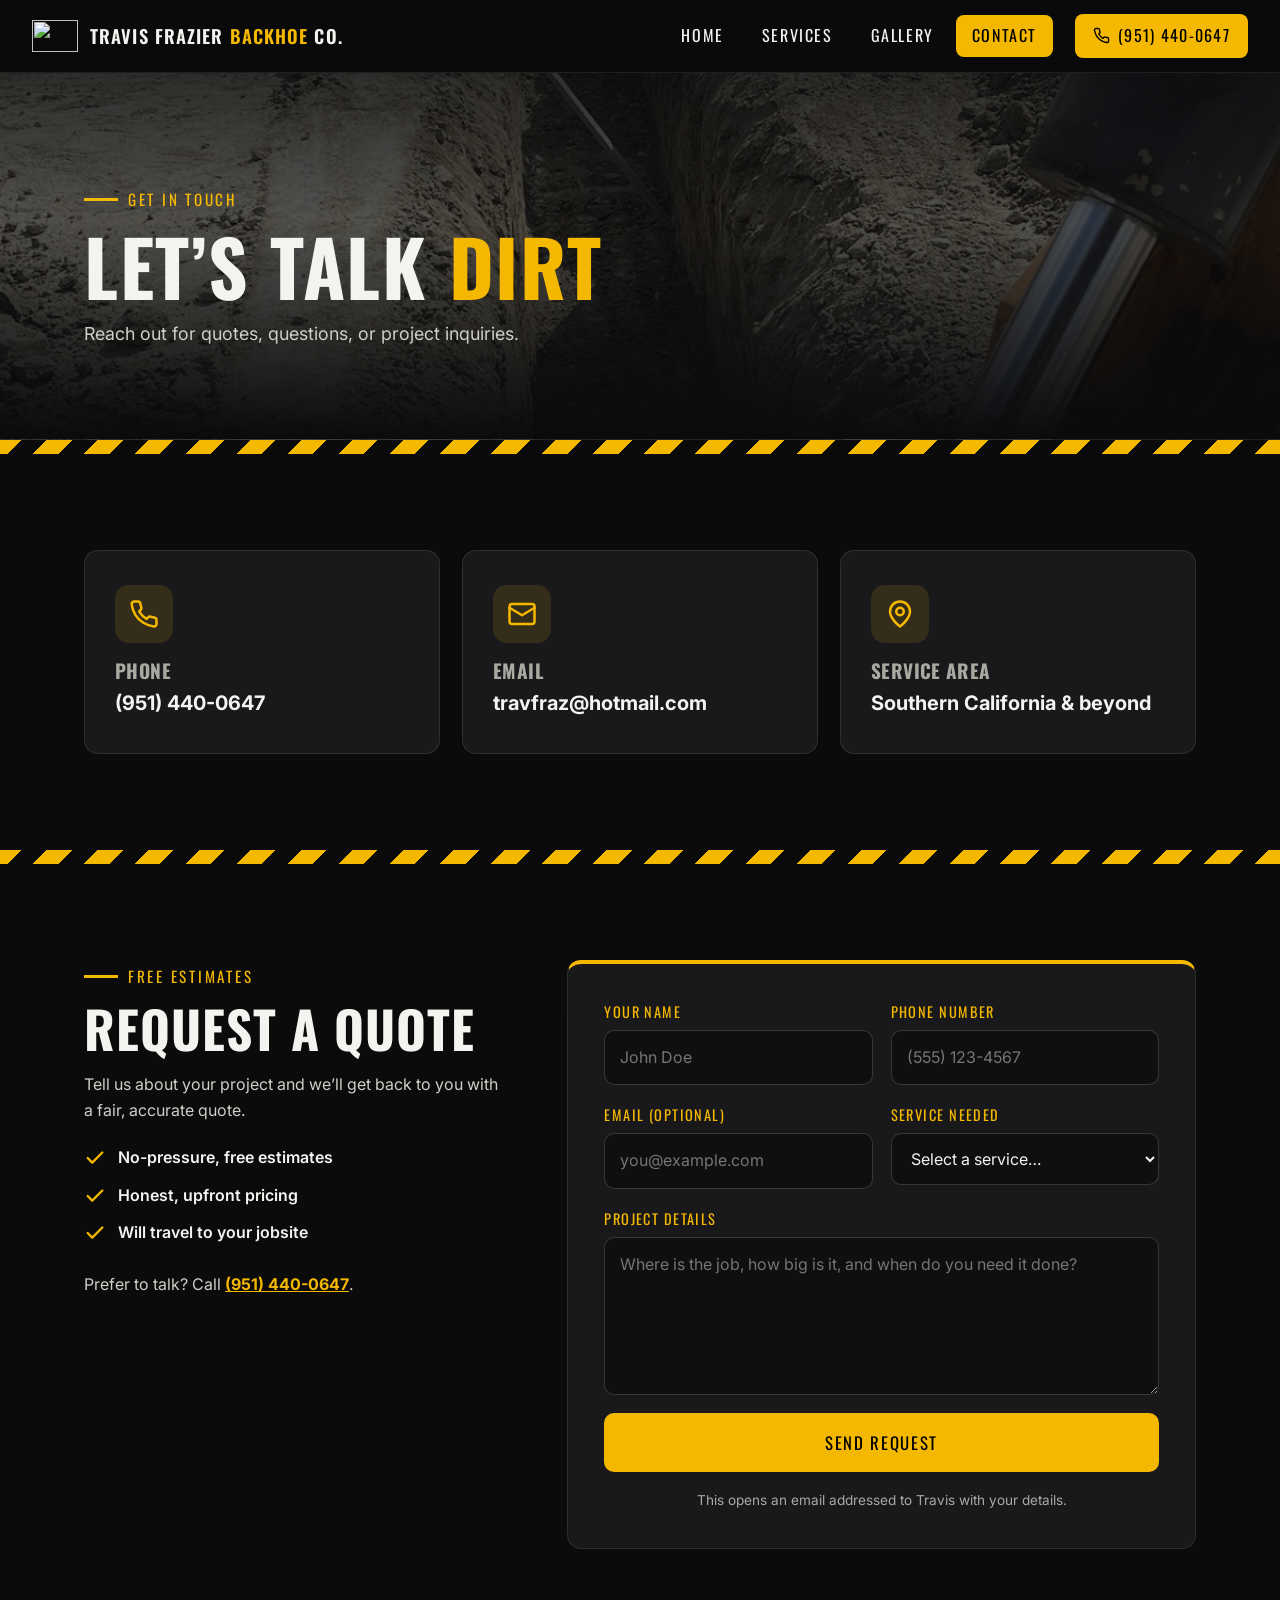
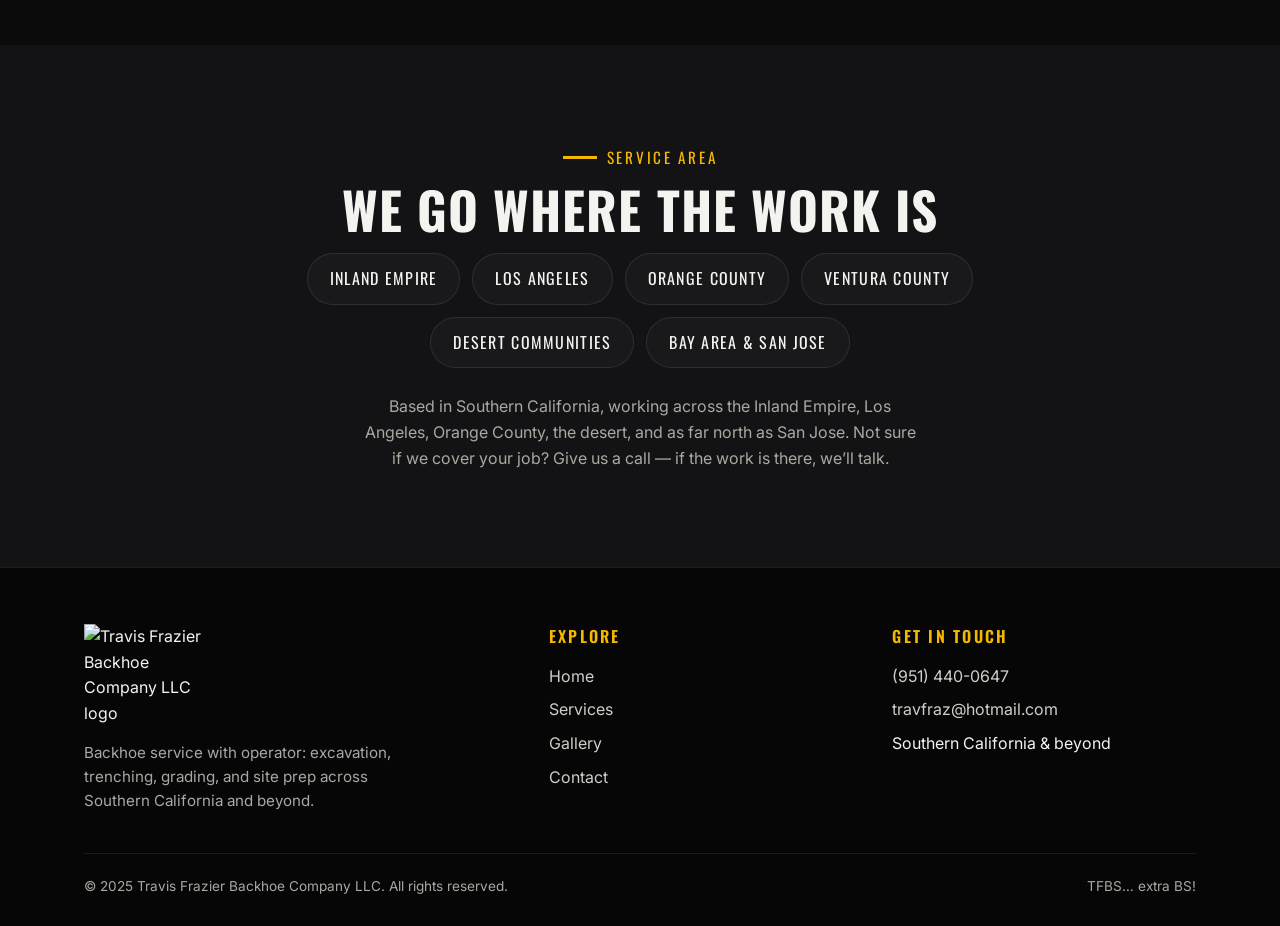
==== commit 4d7e1ab9: "Broaden service area: Inland Empire, LA, Orange, Ventura, desert, Bay Area Co-Authored-By: Claude So" ====
--- a/contact.html
+++ b/contact.html
@@ -4,10 +4,10 @@
     <meta charset="UTF-8">
     <meta name="viewport" content="width=device-width, initial-scale=1.0">
     <title>Contact Us | Travis Frazier Backhoe Company LLC</title>
-    <meta name="description" content="Contact Travis Frazier Backhoe Company for backhoe service with operator in Los Angeles, Orange, Ventura, San Bernardino and Riverside counties.">
+    <meta name="description" content="Contact Travis Frazier Backhoe Company for backhoe service with operator across Southern California, the Inland Empire, the desert, and the Bay Area.">
     <meta name="theme-color" content="#0b0b0c">
     <meta property="og:title" content="Contact Us | Travis Frazier Backhoe Company LLC">
-    <meta property="og:description" content="Contact Travis Frazier Backhoe Company for backhoe service with operator in Los Angeles, Orange, Ventura, San Bernardino and Riverside counties.">
+    <meta property="og:description" content="Contact Travis Frazier Backhoe Company for backhoe service with operator across Southern California, the Inland Empire, the desert, and the Bay Area.">
     <meta property="og:image" content="assets/img/backhoe-owner.jpg">
     <link rel="preconnect" href="https://fonts.googleapis.com">
     <link rel="preconnect" href="https://fonts.gstatic.com" crossorigin>
@@ -71,7 +71,7 @@
             <div class="contact-card reveal" data-delay="2">
                 <div class="service-icon"><svg aria-hidden="true"><use href="#i-pin"/></svg></div>
                 <h3>Service area</h3>
-                <p>5 Southern California counties</p>
+                <p>Southern California &amp; beyond</p>
             </div>
         </div>
     </div>
@@ -87,7 +87,7 @@
             <ul>
                 <li><svg aria-hidden="true"><use href="#i-check"/></svg> No-pressure, free estimates</li>
                 <li><svg aria-hidden="true"><use href="#i-check"/></svg> Honest, upfront pricing</li>
-                <li><svg aria-hidden="true"><use href="#i-check"/></svg> Serving 5 Southern California counties</li>
+                <li><svg aria-hidden="true"><use href="#i-check"/></svg> Will travel to your jobsite</li>
             </ul>
             <p style="margin-top:26px">Prefer to talk? Call <a href="tel:9514400647" style="color:var(--yellow);font-weight:700">(951) 440-0647</a>.</p>
         </div>
@@ -136,15 +136,16 @@
 <section class="area">
     <div class="container reveal">
         <div class="eyebrow">Service area</div>
-        <h2 class="section-title">Proudly serving Southern California</h2>
+        <h2 class="section-title">We go where the work is</h2>
         <ul class="chips">
-            <li>Los Angeles County</li>
+            <li>Inland Empire</li>
+            <li>Los Angeles</li>
             <li>Orange County</li>
             <li>Ventura County</li>
-            <li>San Bernardino County</li>
-            <li>Riverside County</li>
+            <li>Desert communities</li>
+            <li>Bay Area &amp; San Jose</li>
         </ul>
-        <p class="area-note">Not sure if we cover your location? Give us a call &mdash; we&rsquo;ll let you know right away.</p>
+        <p class="area-note">Based in Southern California, working across the Inland Empire, Los Angeles, Orange County, the desert, and as far north as San Jose. Not sure if we cover your job? Give us a call &mdash; if the work is there, we&rsquo;ll talk.</p>
     </div>
 </section>
 
@@ -153,7 +154,7 @@
         <div class="footer-grid">
             <div class="footer-brand">
                 <img src="assets/img/logo-transparent.png" alt="Travis Frazier Backhoe Company LLC logo">
-                <p>Backhoe service with operator: excavation, trenching, grading, and site prep across Los Angeles, Orange, Ventura, San Bernardino, and Riverside counties.</p>
+                <p>Backhoe service with operator: excavation, trenching, grading, and site prep across Southern California and beyond.</p>
             </div>
             <div>
                 <h4>Explore</h4>
@@ -169,7 +170,7 @@
                 <ul>
                     <li><a href="tel:9514400647">(951) 440-0647</a></li>
                     <li><a href="mailto:travfraz@hotmail.com">travfraz@hotmail.com</a></li>
-                    <li>LA, Orange, Ventura, San Bernardino &amp; Riverside counties</li>
+                    <li>Southern California &amp; beyond</li>
                 </ul>
             </div>
         </div>
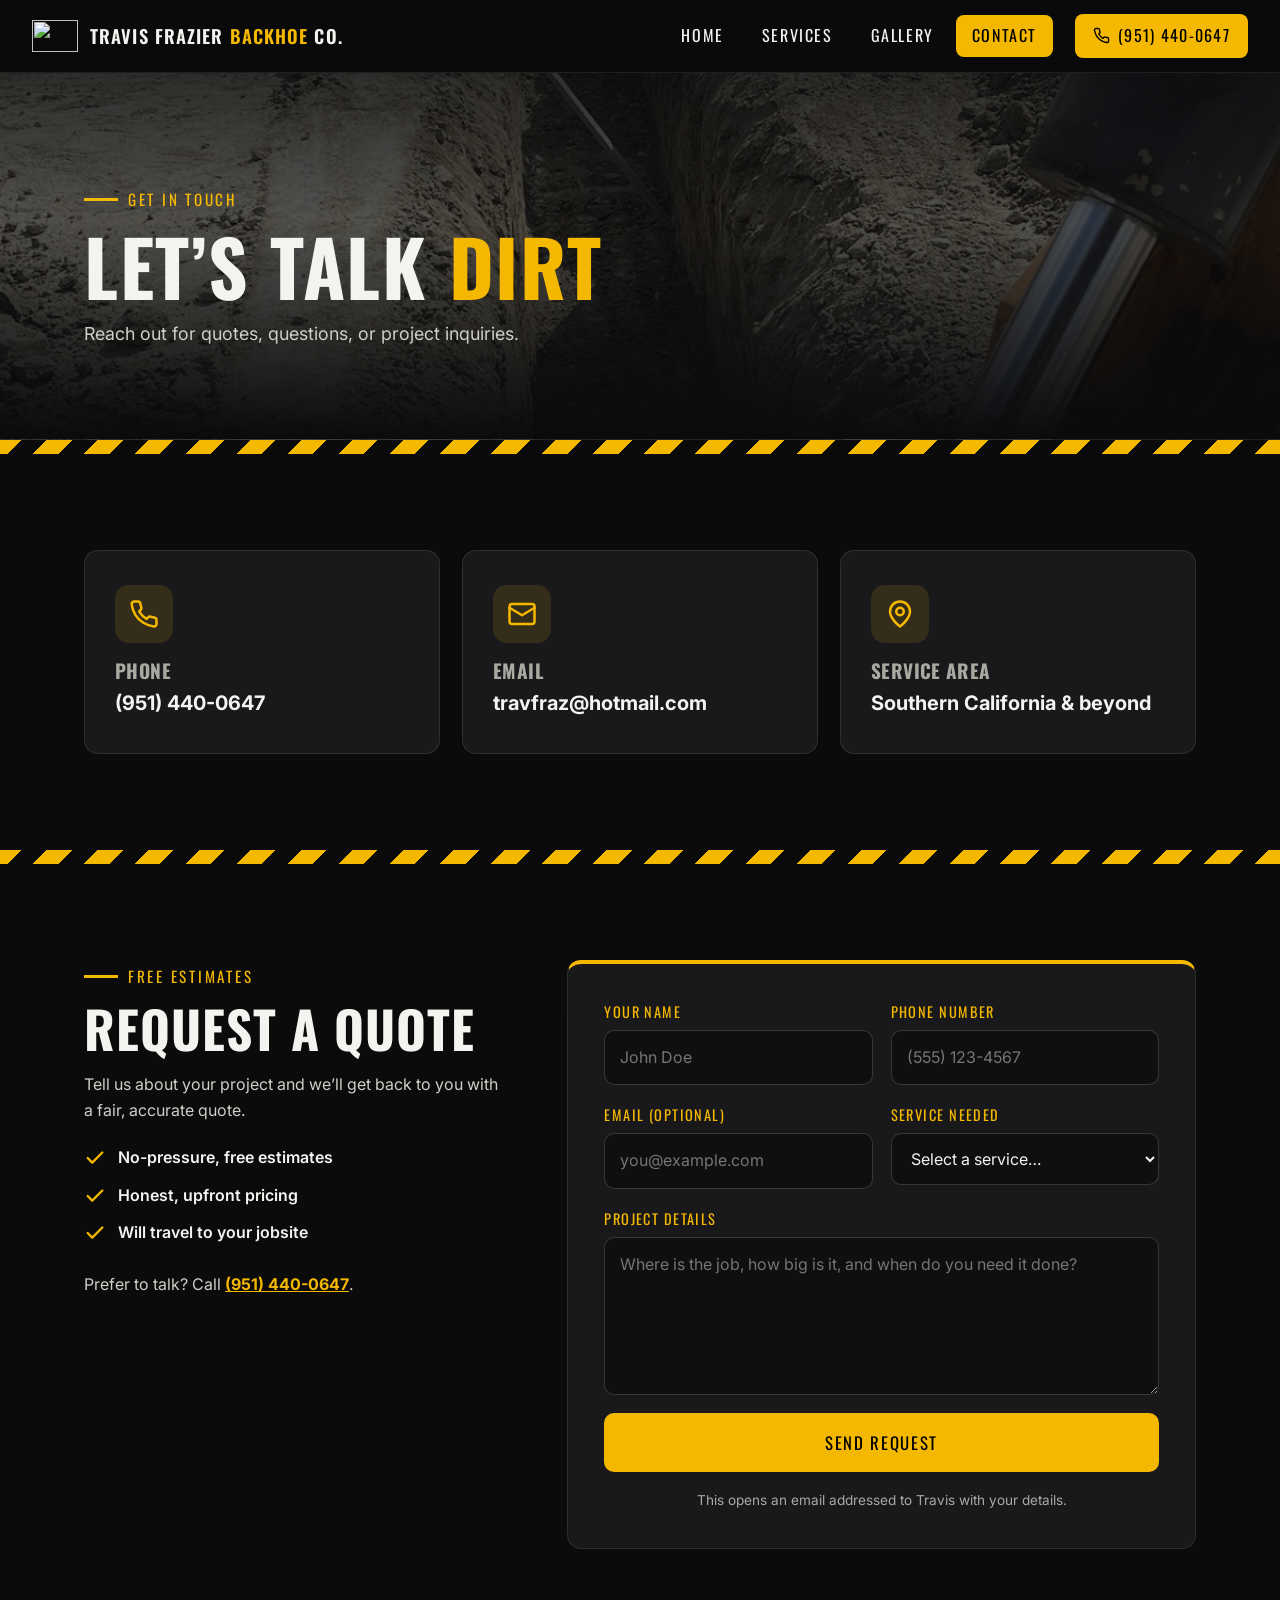
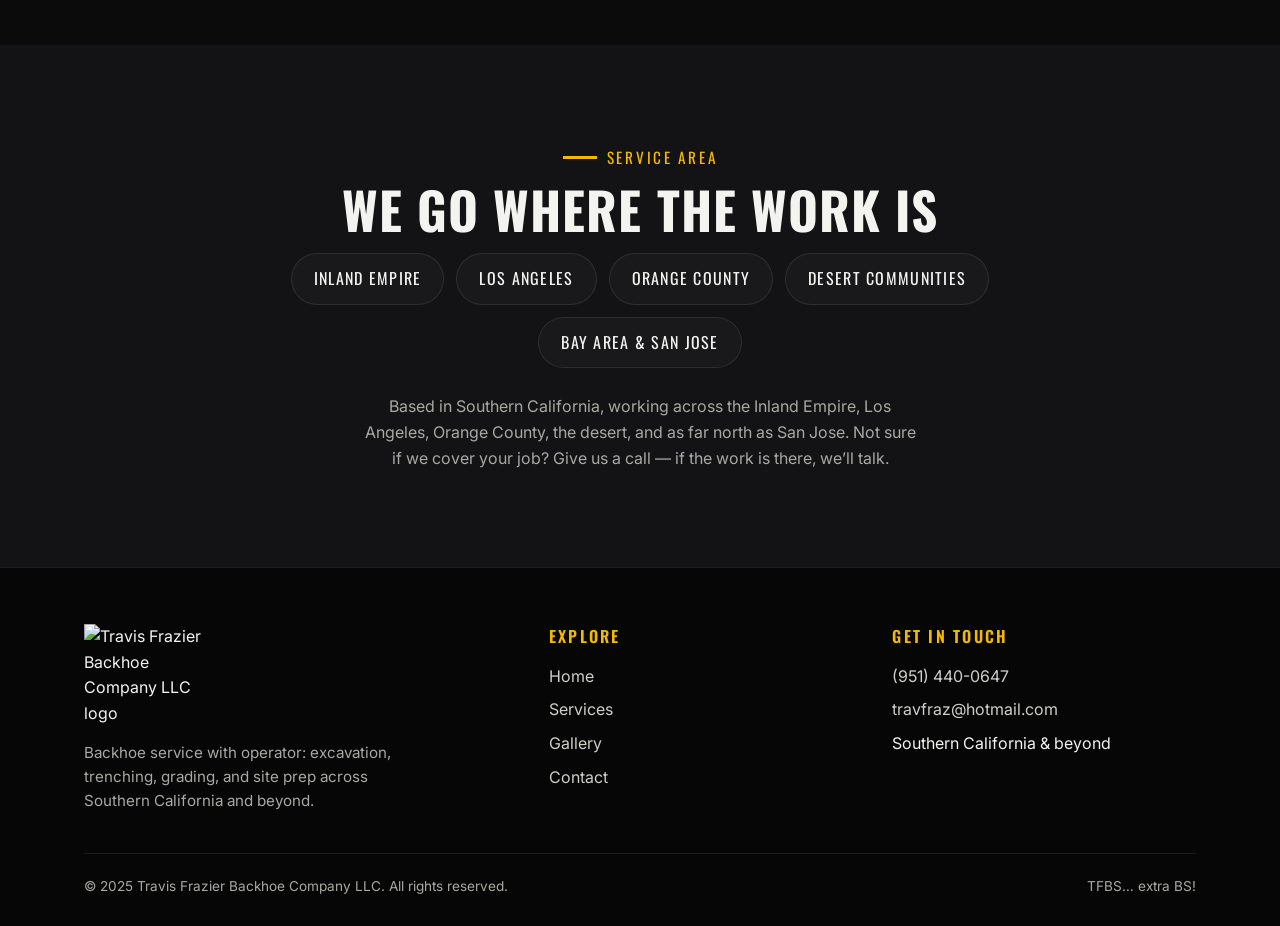
==== commit 62e373ca: "Remove Ventura County from service area chips Co-Authored-By: Claude Sonnet 5.5 <noreply@anthropic.c" ====
--- a/contact.html
+++ b/contact.html
@@ -141,7 +141,6 @@
             <li>Inland Empire</li>
             <li>Los Angeles</li>
             <li>Orange County</li>
-            <li>Ventura County</li>
             <li>Desert communities</li>
             <li>Bay Area &amp; San Jose</li>
         </ul>
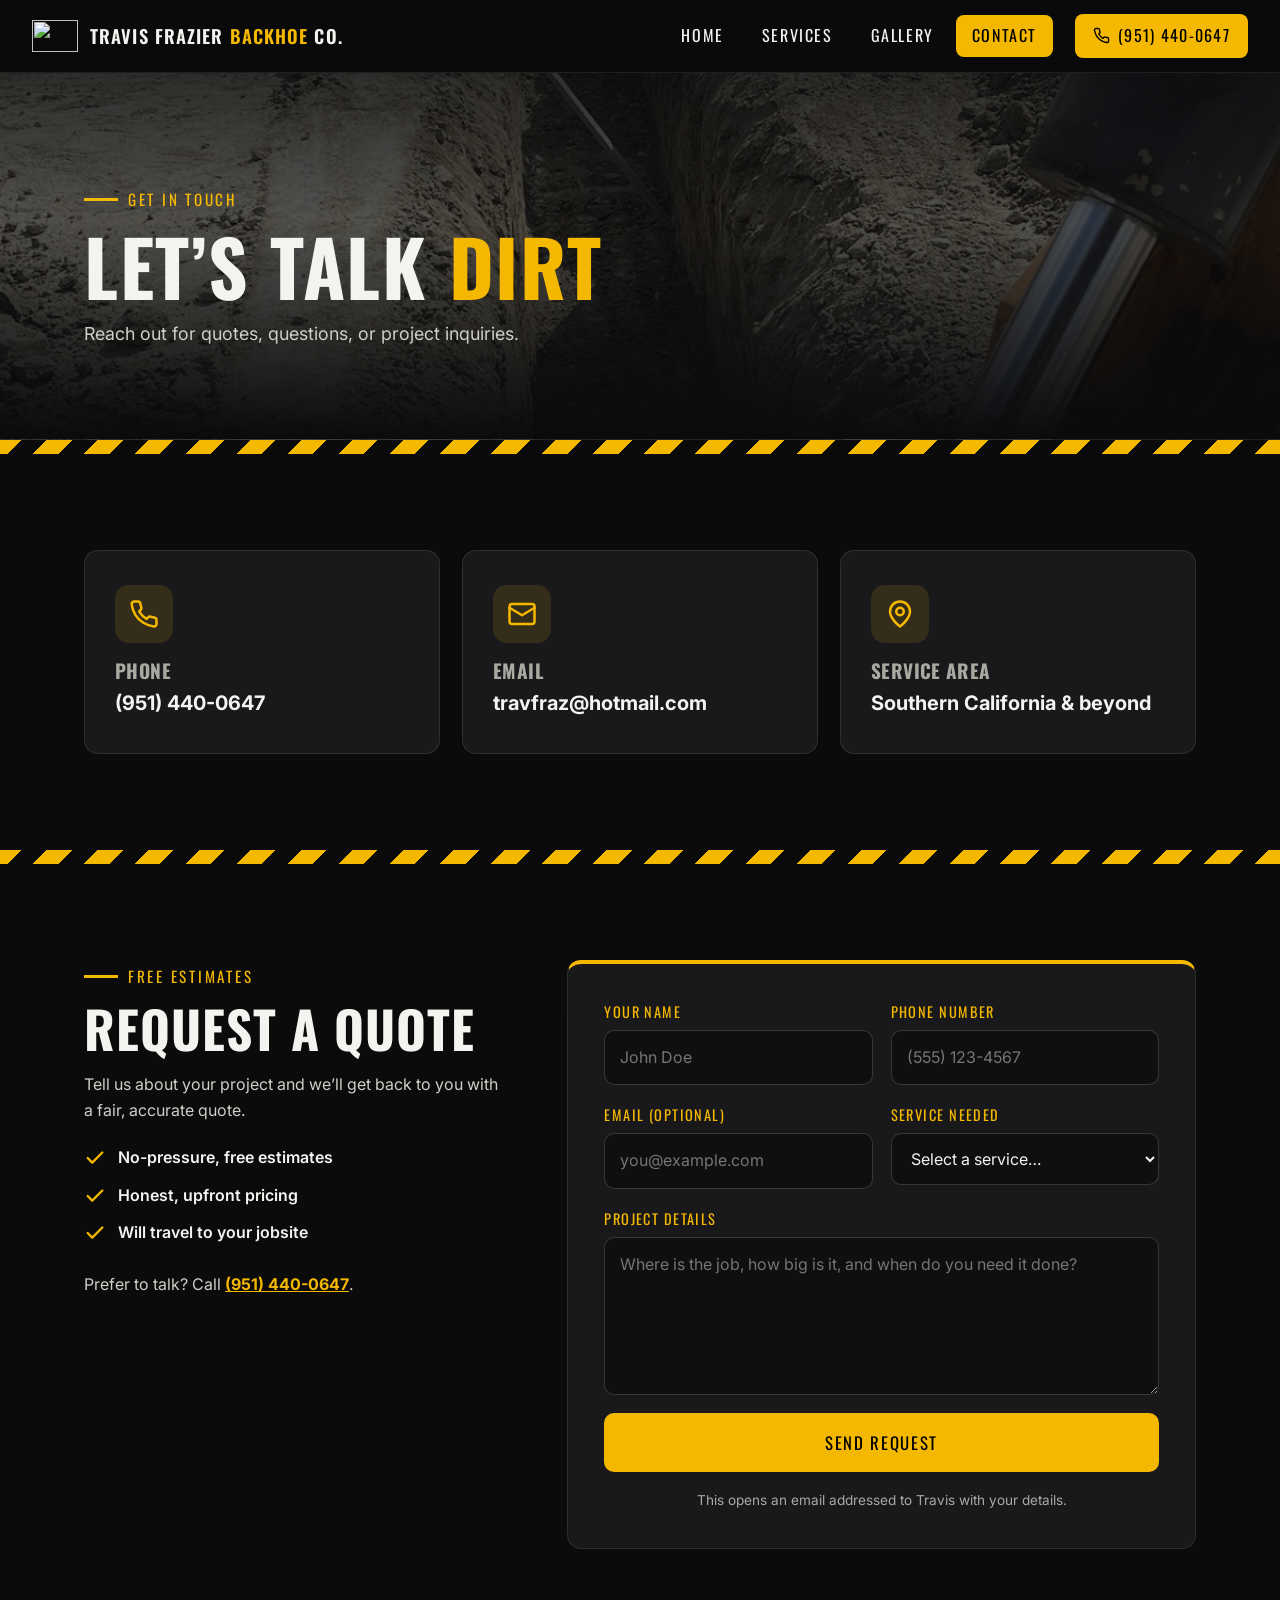
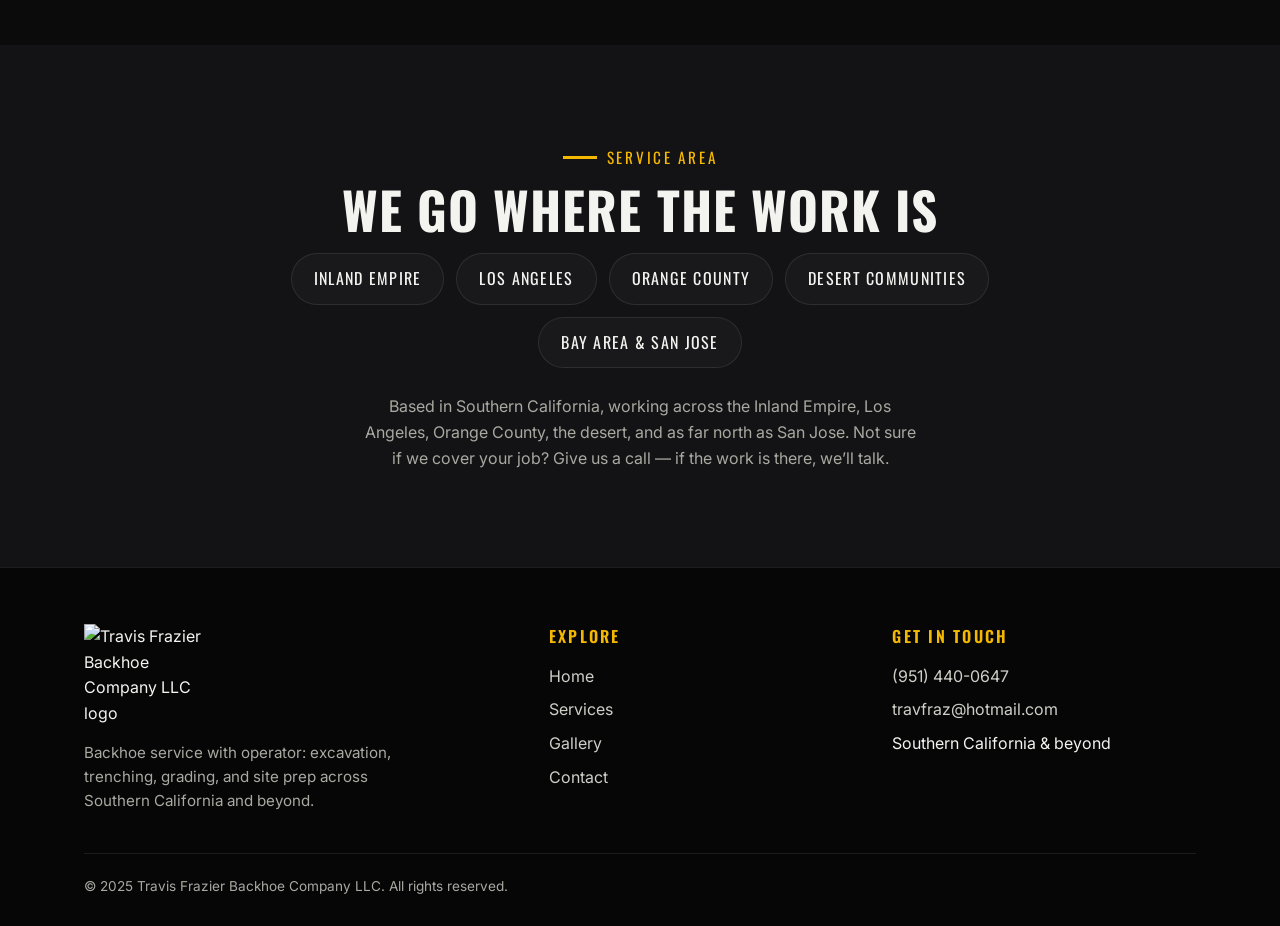
==== commit 684461ff: "Remove TFBS tagline Co-Authored-By: Claude Sonnet 5.5 <noreply@anthropic.com>" ====
--- a/contact.html
+++ b/contact.html
@@ -175,7 +175,6 @@
         </div>
         <div class="footer-bottom">
             <span>&copy; 2025 Travis Frazier Backhoe Company LLC. All rights reserved.</span>
-            <span>TFBS&hellip; extra BS!</span>
         </div>
     </div>
 </footer>
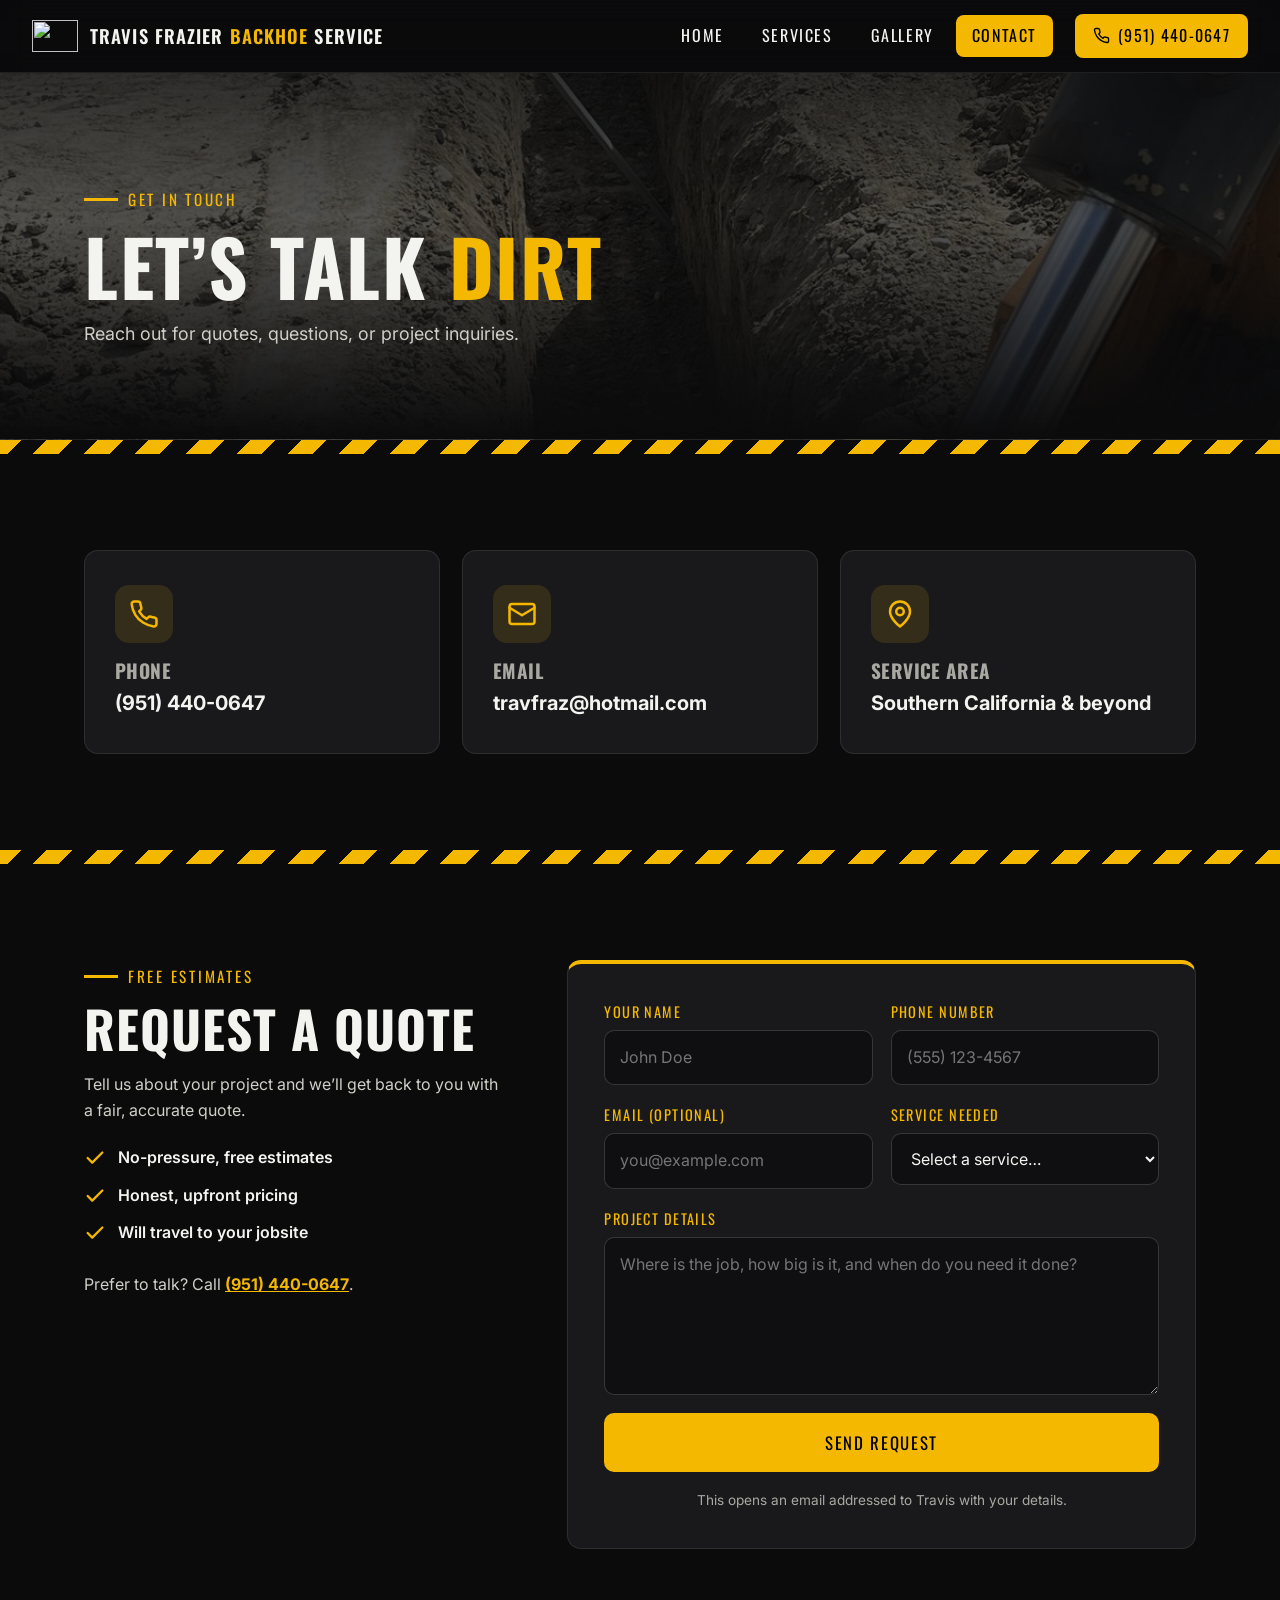
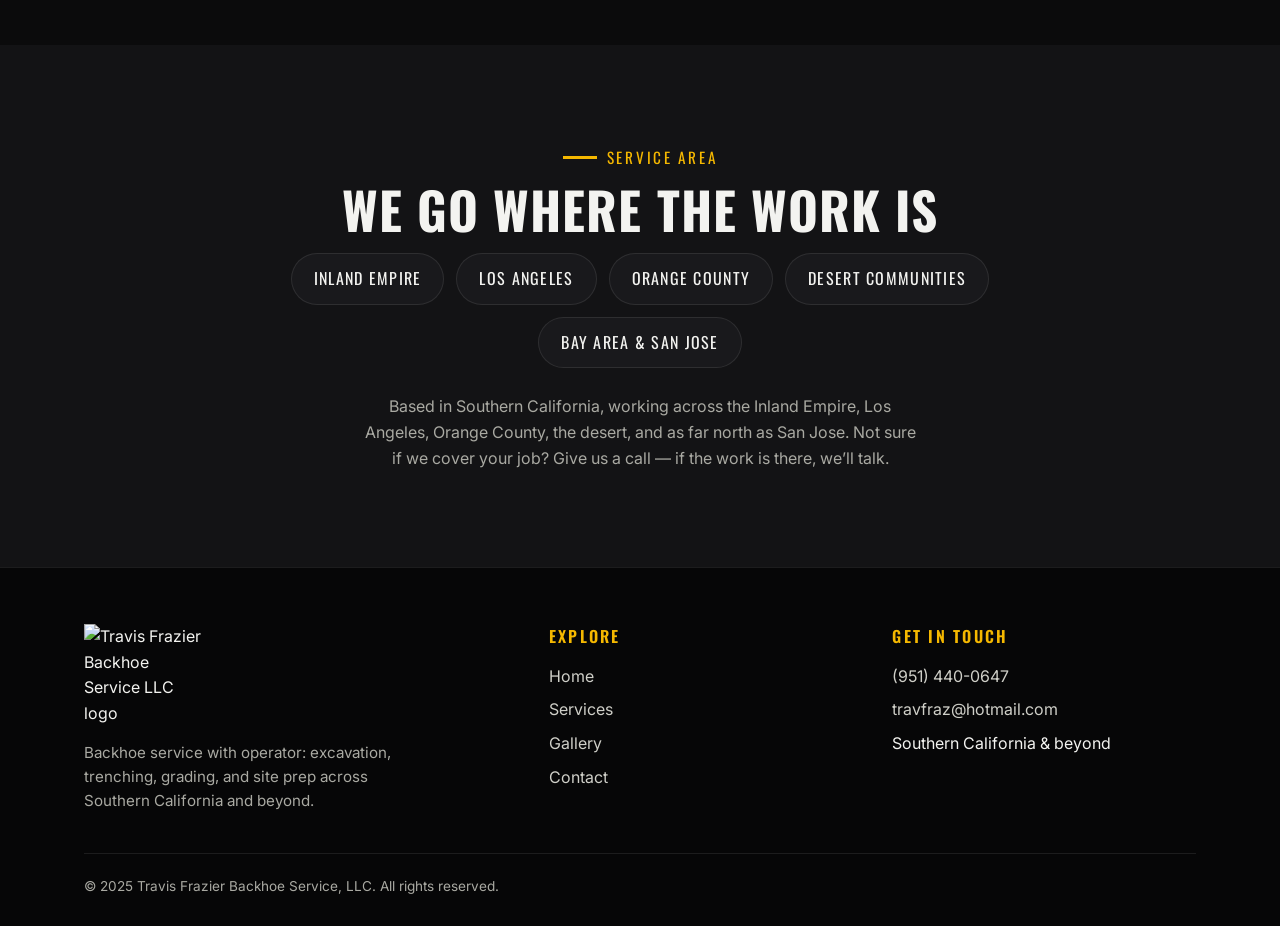
==== commit b5daf526: "Rename business to Travis Frazier Backhoe Service LLC Matches the California LLC registration.  Co-A" ====
--- a/contact.html
+++ b/contact.html
@@ -3,11 +3,11 @@
 <head>
     <meta charset="UTF-8">
     <meta name="viewport" content="width=device-width, initial-scale=1.0">
-    <title>Contact Us | Travis Frazier Backhoe Company LLC</title>
-    <meta name="description" content="Contact Travis Frazier Backhoe Company for backhoe service with operator across Southern California, the Inland Empire, the desert, and the Bay Area.">
+    <title>Contact Us | Travis Frazier Backhoe Service LLC</title>
+    <meta name="description" content="Contact Travis Frazier Backhoe Service LLC for backhoe service with operator across Southern California, the Inland Empire, the desert, and the Bay Area.">
     <meta name="theme-color" content="#0b0b0c">
-    <meta property="og:title" content="Contact Us | Travis Frazier Backhoe Company LLC">
-    <meta property="og:description" content="Contact Travis Frazier Backhoe Company for backhoe service with operator across Southern California, the Inland Empire, the desert, and the Bay Area.">
+    <meta property="og:title" content="Contact Us | Travis Frazier Backhoe Service LLC">
+    <meta property="og:description" content="Contact Travis Frazier Backhoe Service LLC for backhoe service with operator across Southern California, the Inland Empire, the desert, and the Bay Area.">
     <meta property="og:image" content="assets/img/backhoe-owner.jpg">
     <link rel="preconnect" href="https://fonts.googleapis.com">
     <link rel="preconnect" href="https://fonts.gstatic.com" crossorigin>
@@ -32,7 +32,7 @@
     <nav class="navbar" aria-label="Main">
         <a class="nav-left" href="index.html">
             <img src="assets/img/logo-transparent.png" class="nav-logo" alt="">
-            <span class="nav-title">Travis Frazier <span>Backhoe</span> Co.</span>
+            <span class="nav-title">Travis Frazier <span>Backhoe</span> Service</span>
         </a>
         <div class="nav-right">
             <ul class="nav-links">
@@ -152,7 +152,7 @@
     <div class="container">
         <div class="footer-grid">
             <div class="footer-brand">
-                <img src="assets/img/logo-transparent.png" alt="Travis Frazier Backhoe Company LLC logo">
+                <img src="assets/img/logo-transparent.png" alt="Travis Frazier Backhoe Service LLC logo">
                 <p>Backhoe service with operator: excavation, trenching, grading, and site prep across Southern California and beyond.</p>
             </div>
             <div>
@@ -174,7 +174,7 @@
             </div>
         </div>
         <div class="footer-bottom">
-            <span>&copy; 2025 Travis Frazier Backhoe Company LLC. All rights reserved.</span>
+            <span>&copy; 2025 Travis Frazier Backhoe Service, LLC. All rights reserved.</span>
         </div>
     </div>
 </footer>
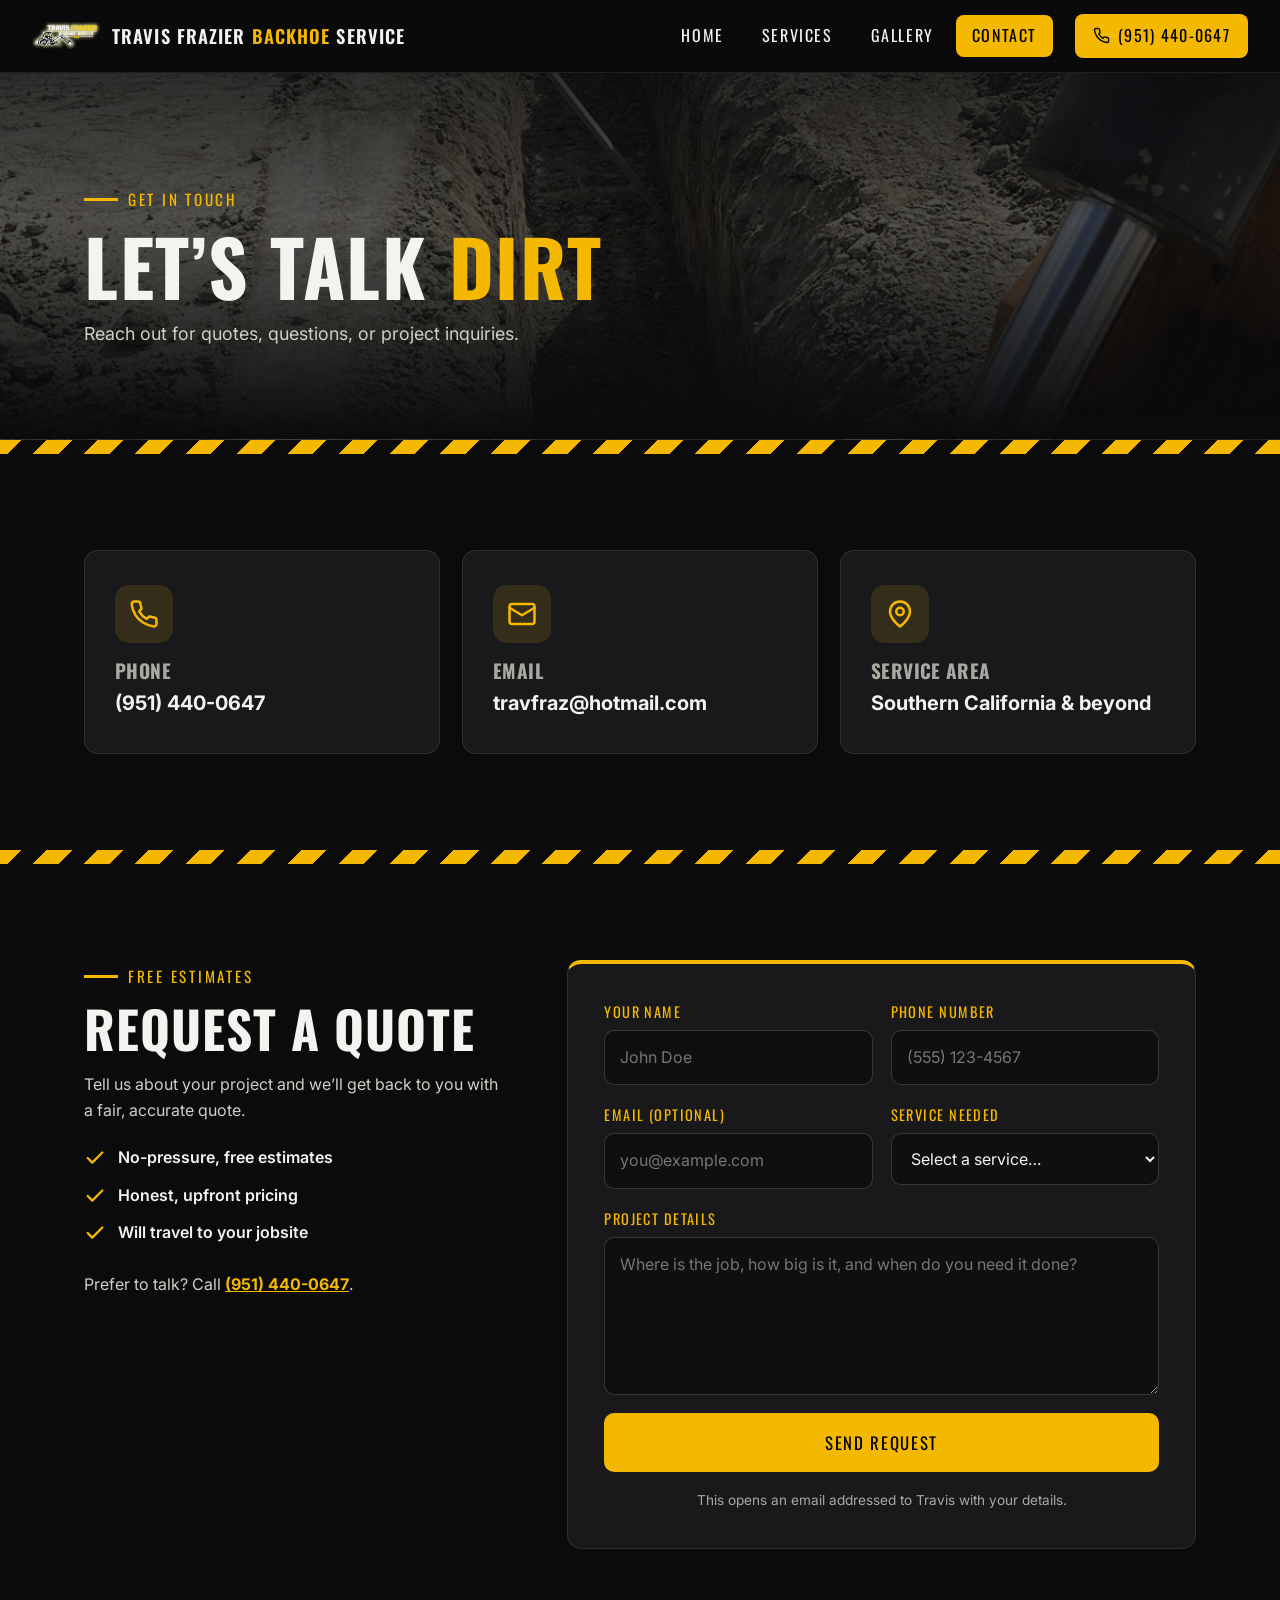
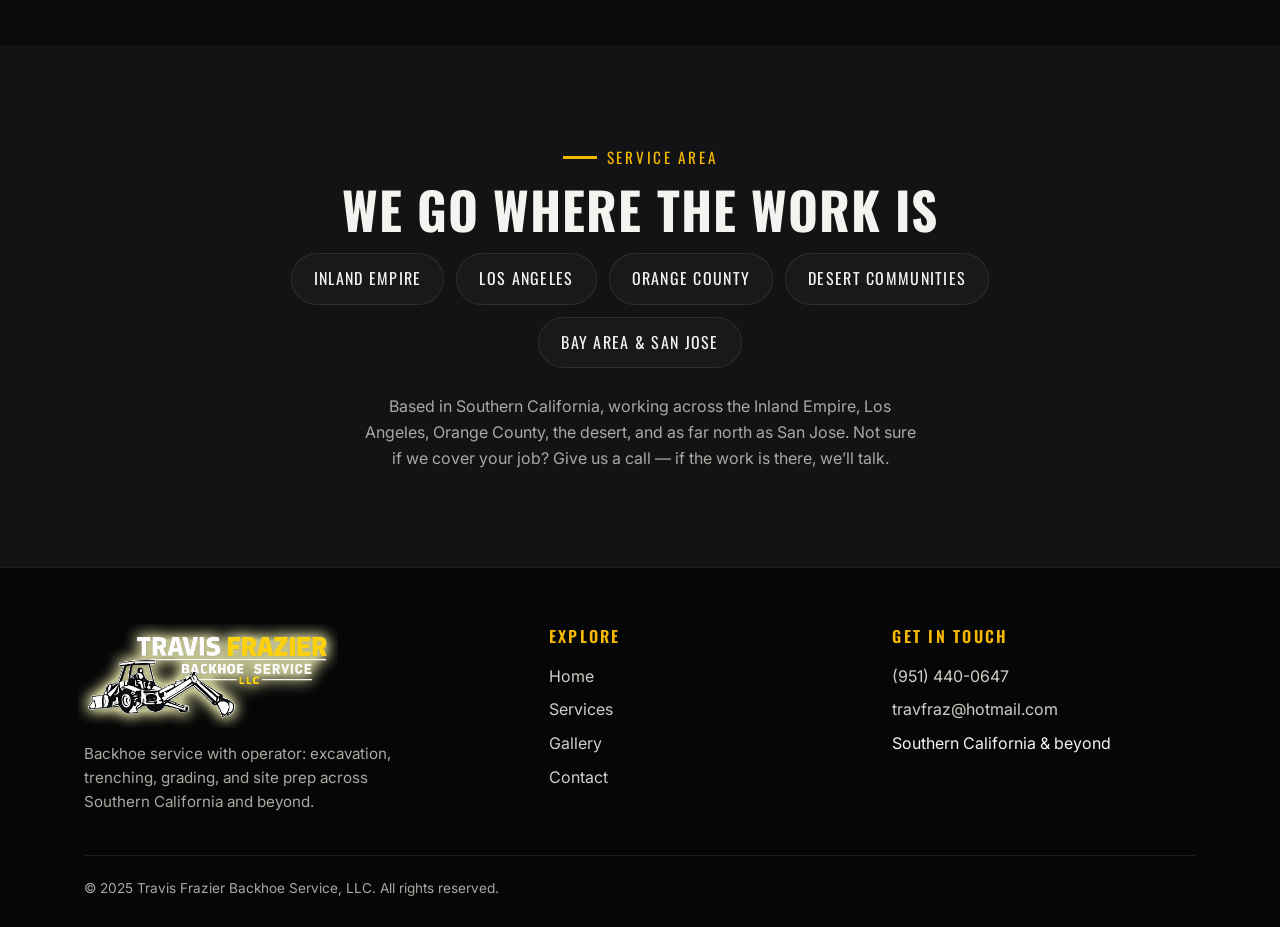
==== commit 144441c2: "Remove Hauling service; center last row of service cards Co-Authored-By: Claude Sonnet 5.5 <noreply@" ====
--- a/contact.html
+++ b/contact.html
@@ -117,7 +117,6 @@
                         <option>Grading</option>
                         <option>Site Preparation</option>
                         <option>Concrete Removal</option>
-                        <option>Hauling</option>
                     </select>
                 </div>
             </div>
--- a/assets/css/styles.css
+++ b/assets/css/styles.css
@@ -117,7 +117,7 @@
 .navbar.scrolled { background: rgba(11, 11, 12, 0.94); padding-top: 10px; padding-bottom: 10px; }
 
 .nav-left { display: flex; align-items: center; gap: 12px; text-decoration: none; }
-.nav-logo { width: 46px; height: 32px; object-fit: contain; }
+.nav-logo { width: 68px; height: auto; }
 .nav-title {
     font-family: var(--display);
     font-size: 1.15rem;
@@ -194,7 +194,7 @@
     .nav-links a { padding: 14px 8px; font-size: 1.2rem; border-radius: 0; border-bottom: 1px solid var(--line); background: none; }
     .nav-links a.active { background: none; color: var(--yellow); }
 }
-@media (max-width: 480px) { .nav-title { font-size: 0.95rem; } }
+@media (max-width: 480px) { .nav-title { font-size: 0.82rem; letter-spacing: 0.03em; } .nav-logo { width: 52px; } .nav-left { gap: 8px; min-width: 0; } }
 
 /* ---------- Hero (home) ---------- */
 .hero {
@@ -252,7 +252,10 @@
 
 /* ---------- Services ---------- */
 .services { background: var(--ink); }
-.service-grid { display: grid; grid-template-columns: repeat(3, 1fr); gap: 22px; }
+.service-grid { display: grid; grid-template-columns: repeat(6, 1fr); gap: 22px; }
+.service-grid .service-card { grid-column: span 2; }
+.service-grid .service-card:nth-child(4):nth-last-child(2) { grid-column: 2 / span 2; }
+.service-grid .service-card:nth-child(5):last-child { grid-column: 4 / span 2; }
 .service-card {
     position: relative;
     overflow: hidden;
@@ -293,8 +296,17 @@
 .service-card p { color: var(--muted); font-size: 0.98rem; }
 .services-cta { margin-top: 44px; text-align: center; }
 
-@media (max-width: 980px) { .service-grid { grid-template-columns: repeat(2, 1fr); } }
-@media (max-width: 620px) { .service-grid { grid-template-columns: 1fr; } }
+@media (max-width: 980px) {
+    .service-grid { grid-template-columns: repeat(2, 1fr); }
+    .service-grid .service-card,
+    .service-grid .service-card:nth-child(4):nth-last-child(2),
+    .service-grid .service-card:nth-child(5):last-child { grid-column: auto; }
+    .service-grid .service-card:last-child:nth-child(odd) { grid-column: 1 / -1; max-width: 50%; justify-self: center; }
+}
+@media (max-width: 620px) {
+    .service-grid { grid-template-columns: 1fr; }
+    .service-grid .service-card:last-child:nth-child(odd) { max-width: none; }
+}
 
 /* ---------- Process ---------- */
 .steps { display: grid; grid-template-columns: repeat(3, 1fr); gap: 30px; counter-reset: step; }
@@ -466,7 +478,7 @@
 /* ---------- Footer ---------- */
 footer { background: #060607; border-top: 1px solid var(--line); padding: 56px 0 28px; }
 .footer-grid { display: grid; grid-template-columns: 1.4fr 1fr 1fr; gap: 40px; margin-bottom: 40px; }
-.footer-brand img { width: 120px; margin-bottom: 14px; }
+.footer-brand img { width: 260px; max-width: 100%; margin: 0 0 14px -6px; }
 .footer-brand p { color: var(--muted); max-width: 320px; font-size: 0.95rem; }
 footer h4 { font-family: var(--display); letter-spacing: 0.14em; text-transform: uppercase; color: var(--yellow); margin-bottom: 14px; font-weight: 600; }
 footer ul { list-style: none; display: grid; gap: 8px; }
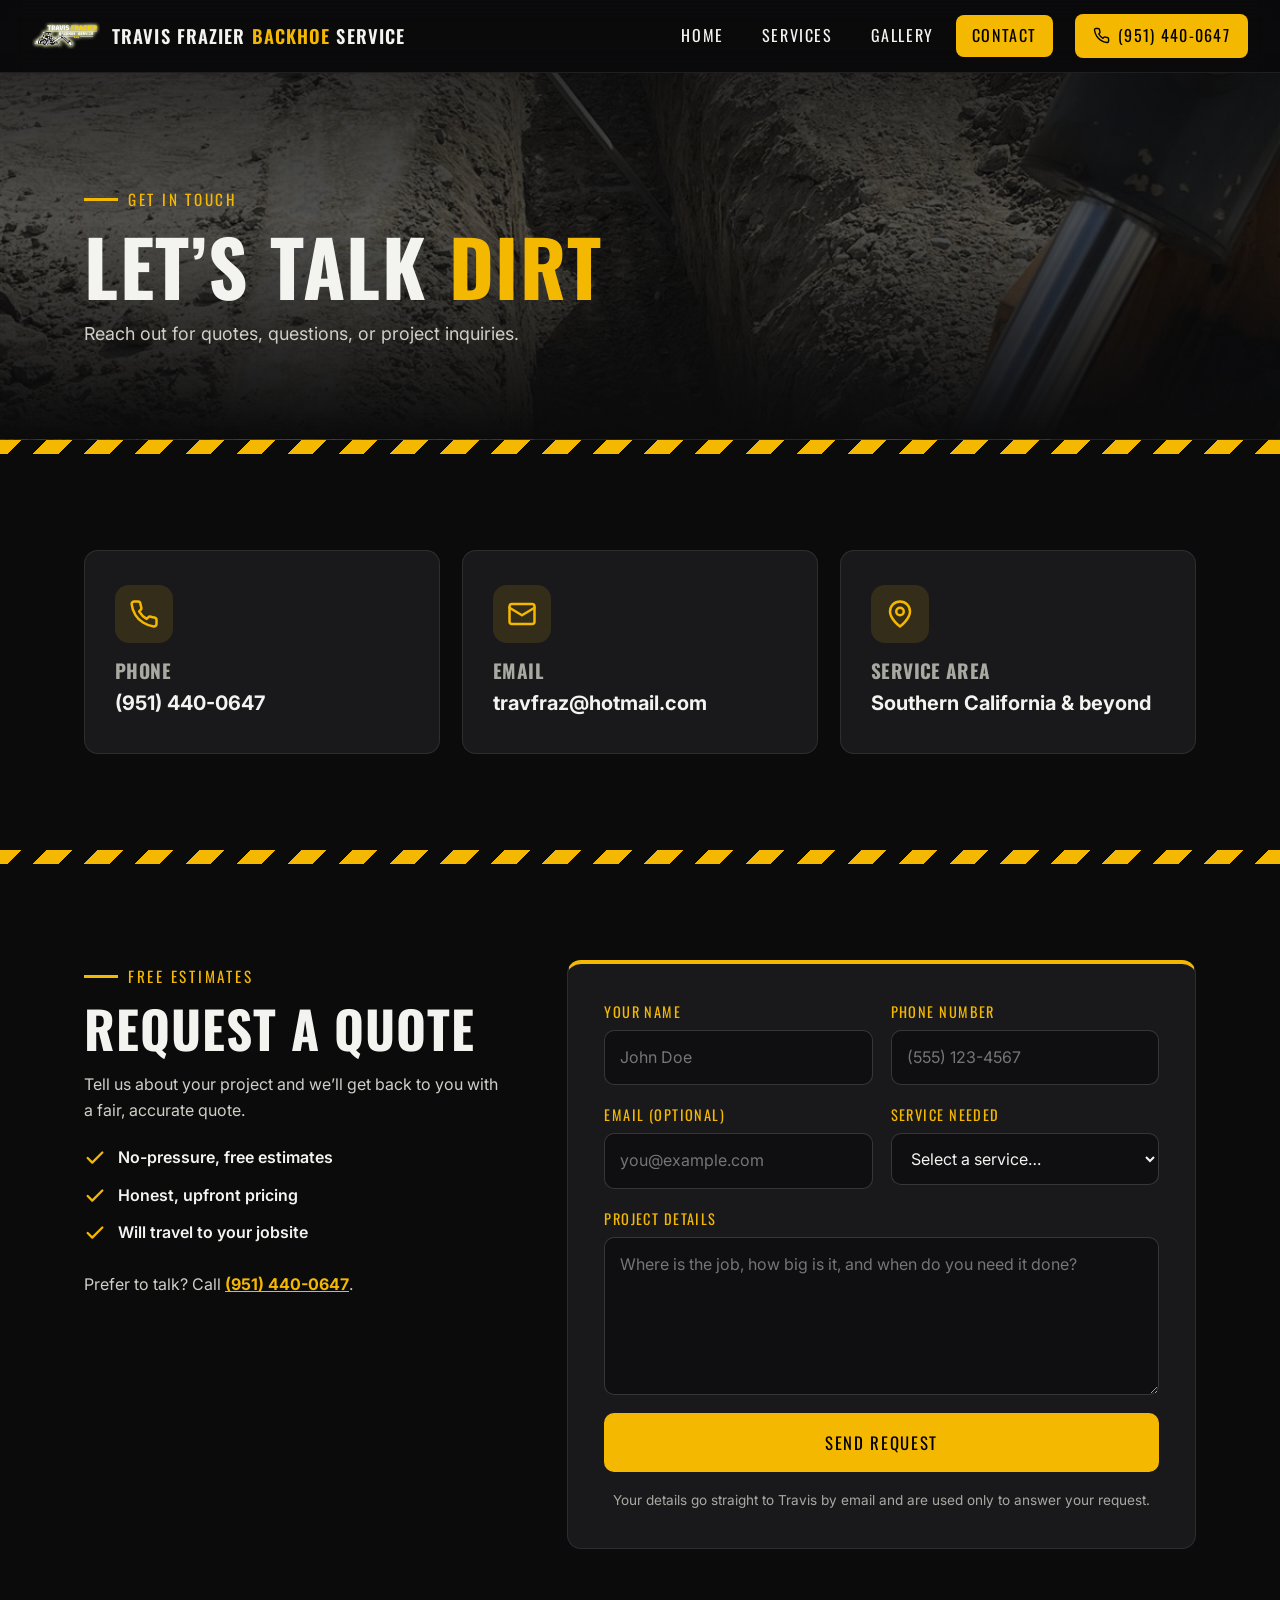
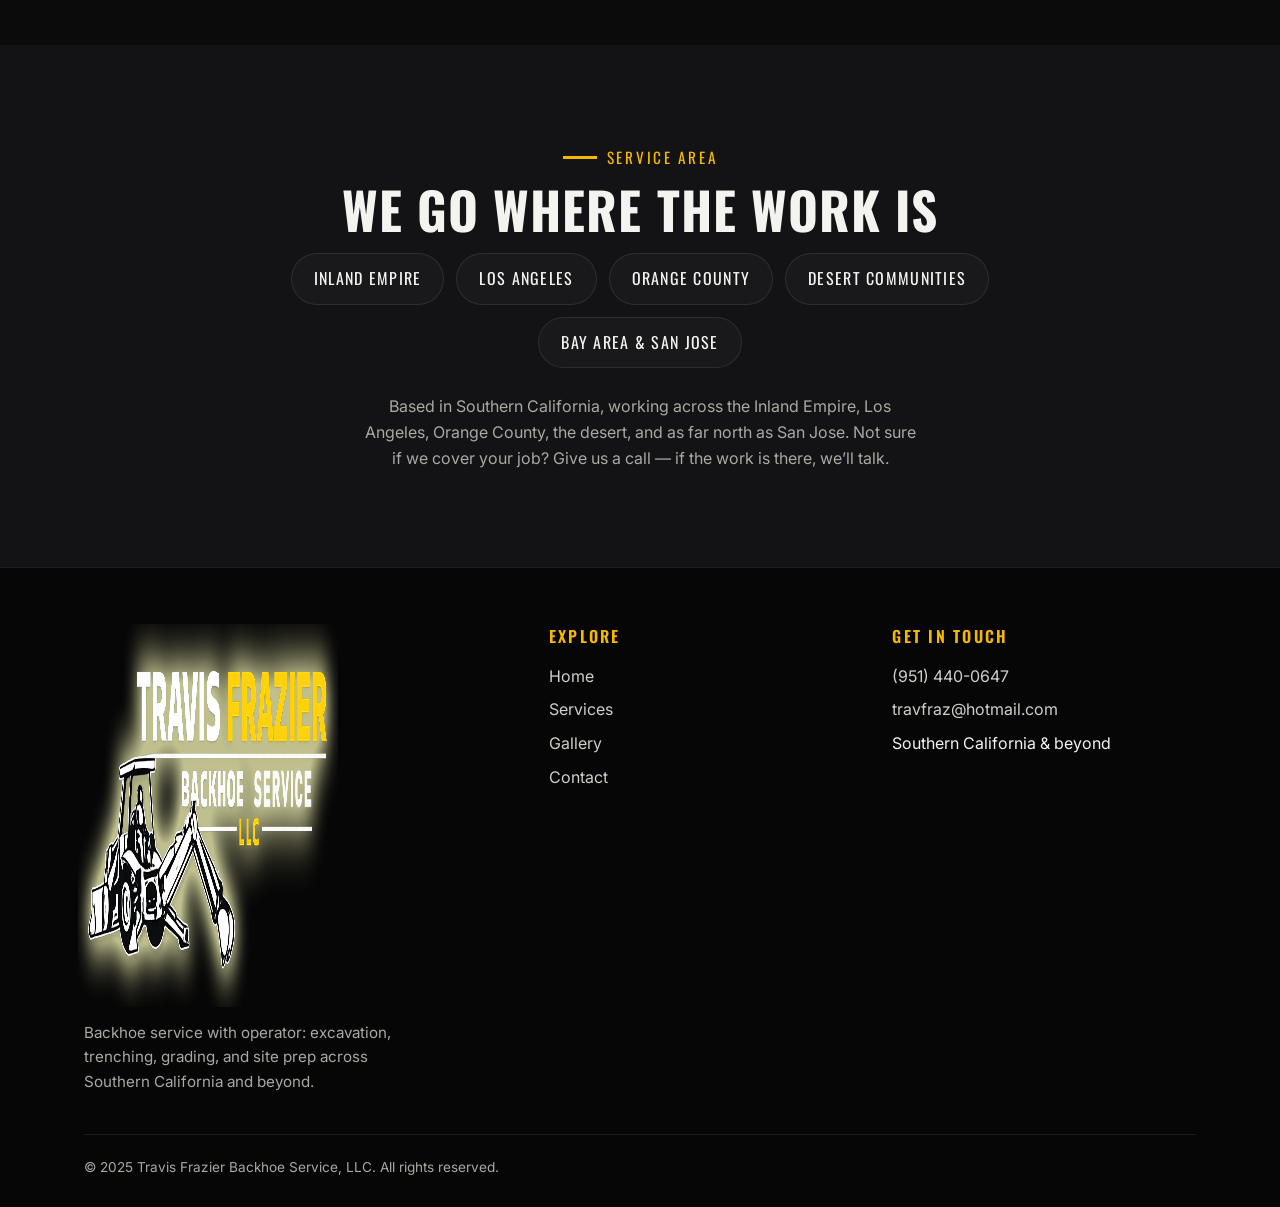
==== commit 3d48c850: "Real quote form, search setup, and accessibility/speed polish - Quote form sends to Travis by email " ====
--- a/contact.html
+++ b/contact.html
@@ -5,17 +5,117 @@
     <meta name="viewport" content="width=device-width, initial-scale=1.0">
     <title>Contact Us | Travis Frazier Backhoe Service LLC</title>
     <meta name="description" content="Contact Travis Frazier Backhoe Service LLC for backhoe service with operator across Southern California, the Inland Empire, the desert, and the Bay Area.">
+    <link rel="canonical" href="https://gfrazier620-afk.github.io/backhoe-website/contact.html">
     <meta name="theme-color" content="#0b0b0c">
+    <meta property="og:type" content="website">
+    <meta property="og:site_name" content="Travis Frazier Backhoe Service LLC">
     <meta property="og:title" content="Contact Us | Travis Frazier Backhoe Service LLC">
     <meta property="og:description" content="Contact Travis Frazier Backhoe Service LLC for backhoe service with operator across Southern California, the Inland Empire, the desert, and the Bay Area.">
-    <meta property="og:image" content="assets/img/backhoe-owner.jpg">
+    <meta property="og:url" content="https://gfrazier620-afk.github.io/backhoe-website/contact.html">
+    <meta property="og:image" content="https://gfrazier620-afk.github.io/backhoe-website/assets/img/og-image.jpg">
+    <meta property="og:image:width" content="1200">
+    <meta property="og:image:height" content="630">
+    <meta name="twitter:card" content="summary_large_image">
+    <meta name="twitter:title" content="Contact Us | Travis Frazier Backhoe Service LLC">
+    <meta name="twitter:description" content="Contact Travis Frazier Backhoe Service LLC for backhoe service with operator across Southern California, the Inland Empire, the desert, and the Bay Area.">
+    <meta name="twitter:image" content="https://gfrazier620-afk.github.io/backhoe-website/assets/img/og-image.jpg">
     <link rel="preconnect" href="https://fonts.googleapis.com">
     <link rel="preconnect" href="https://fonts.gstatic.com" crossorigin>
     <link href="https://fonts.googleapis.com/css2?family=Inter:wght@400;500;600;700&family=Oswald:wght@500;600;700&display=swap" rel="stylesheet">
     <link rel="stylesheet" href="assets/css/styles.css">
-    <link rel="icon" type="image/png" href="assets/img/logo-transparent.png">
+    <link rel="icon" href="favicon.ico" sizes="any">
+    <link rel="icon" type="image/png" sizes="32x32" href="assets/img/favicon-32.png">
+    <link rel="apple-touch-icon" href="assets/img/apple-touch-icon.png">
+    <script type="application/ld+json">
+{
+  "@context": "https://schema.org",
+  "@type": "HomeAndConstructionBusiness",
+  "name": "Travis Frazier Backhoe Service LLC",
+  "legalName": "Travis Frazier Backhoe Service, LLC",
+  "url": "https://gfrazier620-afk.github.io/backhoe-website/",
+  "telephone": "+1-951-440-0647",
+  "email": "travfraz@hotmail.com",
+  "image": "https://gfrazier620-afk.github.io/backhoe-website/assets/img/og-image.jpg",
+  "logo": "https://gfrazier620-afk.github.io/backhoe-website/assets/img/logo-transparent.png",
+  "description": "Backhoe service with operator for plumbers, electricians, fire line and pipeline contractors, and property owners across Southern California and beyond.",
+  "foundingDate": "2025-05-29",
+  "founder": {
+    "@type": "Person",
+    "name": "Travis Frazier"
+  },
+  "areaServed": [
+    {
+      "@type": "Place",
+      "name": "Southern California"
+    },
+    {
+      "@type": "Place",
+      "name": "Inland Empire"
+    },
+    {
+      "@type": "Place",
+      "name": "Los Angeles"
+    },
+    {
+      "@type": "Place",
+      "name": "Orange County"
+    },
+    {
+      "@type": "Place",
+      "name": "Bay Area"
+    },
+    {
+      "@type": "Place",
+      "name": "San Jose"
+    }
+  ],
+  "makesOffer": [
+    {
+      "@type": "Offer",
+      "itemOffered": {
+        "@type": "Service",
+        "name": "Excavation",
+        "description": "Full-service excavation for foundations, pools, utilities, and site development."
+      }
+    },
+    {
+      "@type": "Offer",
+      "itemOffered": {
+        "@type": "Service",
+        "name": "Trenching",
+        "description": "Precision trenching for electrical, plumbing, irrigation, and drainage systems."
+      }
+    },
+    {
+      "@type": "Offer",
+      "itemOffered": {
+        "@type": "Service",
+        "name": "Grading",
+        "description": "Rough and finish grading to prepare your land for construction or landscaping."
+      }
+    },
+    {
+      "@type": "Offer",
+      "itemOffered": {
+        "@type": "Service",
+        "name": "Site Preparation",
+        "description": "Land clearing, leveling, and prep work to get your project ready to build."
+      }
+    },
+    {
+      "@type": "Offer",
+      "itemOffered": {
+        "@type": "Service",
+        "name": "Concrete Removal",
+        "description": "Breaking out and removing concrete driveways, patios, slabs, and more."
+      }
+    }
+  ]
+}
+    </script>
 </head>
 <body>
+<a class="skip-link" href="#main">Skip to content</a>
 <svg width="0" height="0" style="position:absolute" aria-hidden="true"><defs>
 <symbol id="i-phone" viewBox="0 0 24 24" fill="none" stroke="currentColor" stroke-width="2" stroke-linecap="round" stroke-linejoin="round"><path d="M22 16.92v3a2 2 0 0 1-2.18 2 19.79 19.79 0 0 1-8.63-3.07 19.5 19.5 0 0 1-6-6 19.79 19.79 0 0 1-3.07-8.67A2 2 0 0 1 4.11 2h3a2 2 0 0 1 2 1.72c.127.96.361 1.903.7 2.81a2 2 0 0 1-.45 2.11L8.09 9.91a16 16 0 0 0 6 6l1.27-1.27a2 2 0 0 1 2.11-.45c.907.339 1.85.573 2.81.7A2 2 0 0 1 22 16.92z"/></symbol>
 <symbol id="i-mail" viewBox="0 0 24 24" fill="none" stroke="currentColor" stroke-width="2" stroke-linecap="round" stroke-linejoin="round"><rect x="2" y="4" width="20" height="16" rx="2"/><path d="m22 7-10 6L2 7"/></symbol>
@@ -31,7 +131,7 @@
 <header>
     <nav class="navbar" aria-label="Main">
         <a class="nav-left" href="index.html">
-            <img src="assets/img/logo-transparent.png" class="nav-logo" alt="">
+            <img src="assets/img/logo-transparent.png" class="nav-logo" alt="" width="961" height="383">
             <span class="nav-title">Travis Frazier <span>Backhoe</span> Service</span>
         </a>
         <div class="nav-right">
@@ -39,13 +139,14 @@
                 <li><a href="index.html">Home</a></li>
                 <li><a href="services.html">Services</a></li>
                 <li><a href="gallery.html">Gallery</a></li>
-                <li><a class="active" href="contact.html">Contact</a></li>
+                <li><a class="active" aria-current="page" href="contact.html">Contact</a></li>
             </ul>
             <a class="nav-call" href="tel:9514400647"><svg aria-hidden="true"><use href="#i-phone"/></svg> (951) 440-0647</a>
             <button class="hamburger" aria-label="Toggle menu" aria-expanded="false"><span></span><span></span><span></span></button>
         </div>
     </nav>
 </header>
+<main id="main">
 <section class="page-hero" style="--hero-img:url('../img/home2.jpg')">
     <div class="container">
         <div class="eyebrow">Get in touch</div>
@@ -92,7 +193,12 @@
             <p style="margin-top:26px">Prefer to talk? Call <a href="tel:9514400647" style="color:var(--yellow);font-weight:700">(951) 440-0647</a>.</p>
         </div>
 
-        <form class="quote-form reveal" data-delay="1">
+        <form class="quote-form reveal" data-delay="1" action="https://formsubmit.co/travfraz@hotmail.com" method="POST" data-endpoint="https://formsubmit.co/ajax/travfraz@hotmail.com">
+            <input type="text" name="_honey" tabindex="-1" autocomplete="off" aria-hidden="true" style="position:absolute;left:-9999px;opacity:0">
+            <input type="hidden" name="_subject" value="New quote request from the website">
+            <input type="hidden" name="_template" value="table">
+            <input type="hidden" name="_captcha" value="false">
+            <input type="hidden" name="_next" value="https://gfrazier620-afk.github.io/backhoe-website/contact.html">
             <div class="form-row">
                 <div class="form-group">
                     <label for="f-name">Your name</label>
@@ -125,8 +231,9 @@
                 <textarea id="f-details" name="details" rows="5" placeholder="Where is the job, how big is it, and when do you need it done?"></textarea>
             </div>
             <button type="submit" class="btn btn-primary">Send request</button>
-            <p class="form-success" role="status">Opening your email app with your request filled in &mdash; just hit send. Or call (951) 440-0647.</p>
-            <p class="form-note">This opens an email addressed to Travis with your details.</p>
+            <p class="form-success" role="status" aria-live="polite">Thanks! Your request was sent. Travis will get back to you soon &mdash; or call (951) 440-0647 for a faster answer.</p>
+            <p class="form-error" role="alert">We couldn&rsquo;t send that automatically, so we opened an email with your details filled in. Just hit send, or call (951) 440-0647.</p>
+            <p class="form-note">Your details go straight to Travis by email and are used only to answer your request.</p>
         </form>
     </div>
 </section>
@@ -147,11 +254,13 @@
     </div>
 </section>
 
+</main>
+
 <footer>
     <div class="container">
         <div class="footer-grid">
             <div class="footer-brand">
-                <img src="assets/img/logo-transparent.png" alt="Travis Frazier Backhoe Service LLC logo">
+                <img src="assets/img/logo-transparent.png" alt="Travis Frazier Backhoe Service LLC logo" loading="lazy" width="961" height="383">
                 <p>Backhoe service with operator: excavation, trenching, grading, and site prep across Southern California and beyond.</p>
             </div>
             <div>
--- a/assets/css/styles.css
+++ b/assets/css/styles.css
@@ -581,3 +581,34 @@
 .spec-list svg { width: 22px; height: 22px; flex: none; margin-top: 2px; color: var(--yellow); }
 .spec-list a { color: var(--yellow); }
 @media (max-width: 860px) { .machine-grid { grid-template-columns: 1fr; gap: 32px; } }
+
+/* ---------- Accessibility ---------- */
+.skip-link {
+    position: fixed;
+    top: -60px; left: 12px;
+    z-index: 10000;
+    padding: 12px 18px;
+    background: var(--yellow);
+    color: #000;
+    font-weight: 700;
+    border-radius: 8px;
+    text-decoration: none;
+    transition: top 0.2s ease;
+}
+.skip-link:focus { top: 12px; }
+:focus-visible { outline: 3px solid var(--yellow-soft); outline-offset: 3px; border-radius: 4px; }
+.shot:focus-visible { outline-offset: -3px; }
+main:focus { outline: none; }
+
+/* ---------- Form states ---------- */
+.form-error {
+    display: none;
+    padding: 14px 16px;
+    border-radius: 10px;
+    background: rgba(220, 80, 60, 0.12);
+    border: 1px solid rgba(220, 80, 60, 0.55);
+    color: #ffb4a6;
+    font-weight: 600;
+    text-align: center;
+}
+.quote-form button[disabled] { opacity: 0.65; cursor: wait; transform: none; box-shadow: none; }
